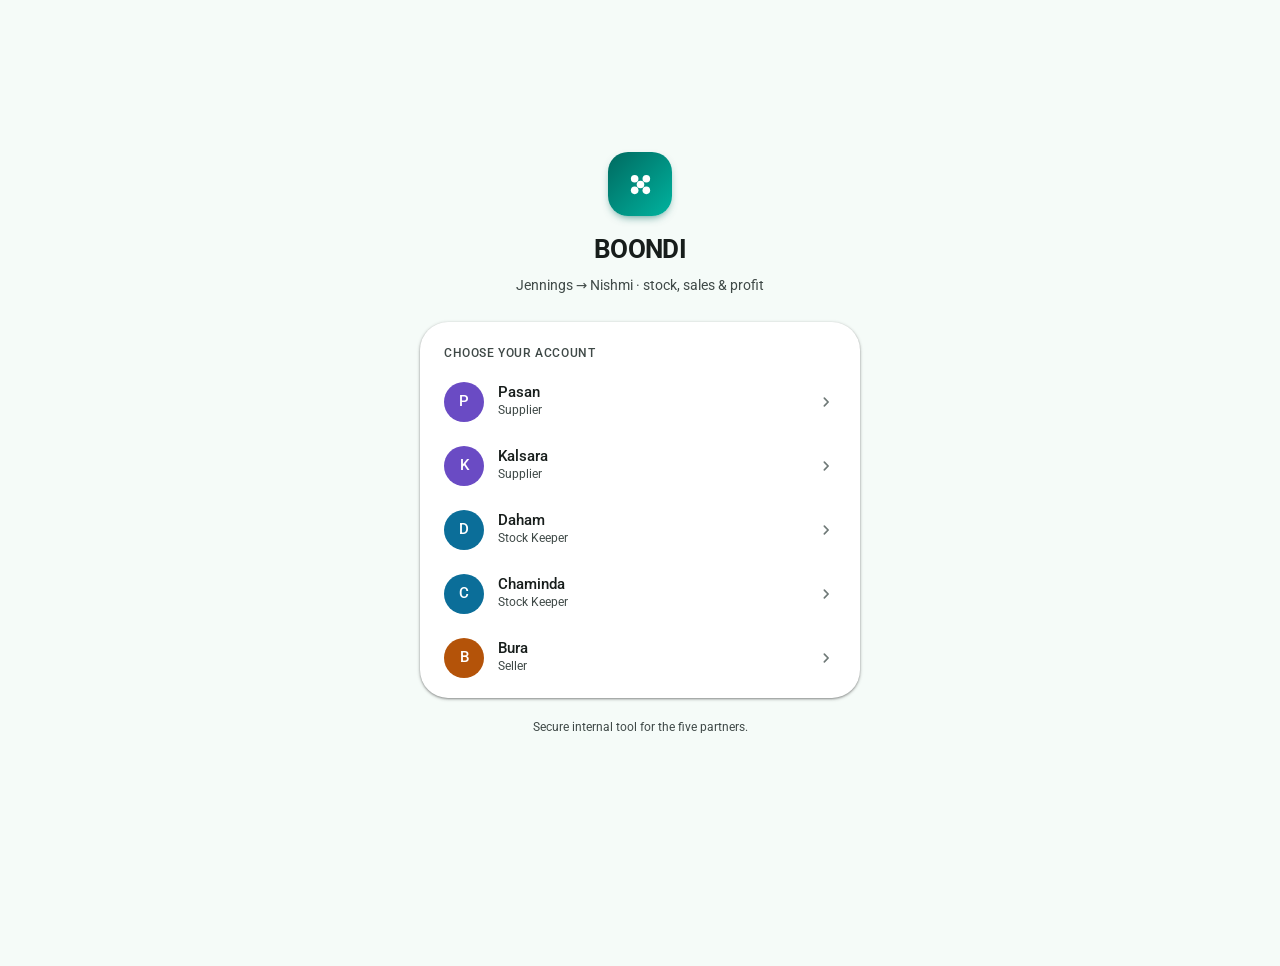
==== index.html @ b9669fe9 "Add files via upload" ====
<!DOCTYPE html>
<html lang="en">
<head>
<meta charset="utf-8"/>
<meta name="viewport" content="width=device-width, initial-scale=1, viewport-fit=cover, maximum-scale=1"/>
<meta name="theme-color" content="#006A60"/>
<meta name="apple-mobile-web-app-capable" content="yes"/>
<meta name="apple-mobile-web-app-status-bar-style" content="default"/>
<meta name="apple-mobile-web-app-title" content="BOONDI"/>
<title>BOONDI — Sign in</title>
<link rel="preconnect" href="https://fonts.googleapis.com">
<link rel="preconnect" href="https://fonts.gstatic.com" crossorigin>
<link href="https://fonts.googleapis.com/css2?family=Roboto:wght@300;400;500;700&display=swap" rel="stylesheet">
<link rel="stylesheet" href="styles.css">
</head>
<body>
<div id="app"></div>
<div id="snackbar" class="snackbar"></div>

<script src="shared.js"></script>
<script>
(function(){
  "use strict";

  /* ---------- auto-login if remembered ---------- */
  function tryAutoLogin(){
    var saved = SweetOps.getRemember();
    if (!saved || !saved.id || !saved.pw) return false;
    var u = SweetOps.users.find(function(x){ return x.id === saved.id; });
    if (!u || u.password !== saved.pw){
      SweetOps.clearRemember();
      return false;
    }
    document.getElementById("app").innerHTML =
      '<div class="auto-login">' +
        '<div class="logo">' + SweetOps.brandLogo(64) + '</div>' +
        '<p>Welcome back, <b>' + u.name + '</b></p>' +
        '<div class="spinner"></div>' +
      '</div>';
    SweetOps.setUser(u);
    setTimeout(function(){ window.location.href = "dashboard.html"; }, 500);
    return true;
  }

  /* ---------- login screen ---------- */
  function renderLogin(){
    var rows = SweetOps.users.map(function(u){
      return '<button class="user-item" data-login="'+u.id+'">' +
        '<span class="avatar '+SweetOps.avClass(u.role)+'">'+u.name[0]+'</span>' +
        '<span style="flex:1"><span class="nm">'+u.name+'</span>' +
          '<span class="rl">'+SweetOps.roleLabel(u.role)+'</span></span>' +
        '<span style="color:var(--outline);display:flex">'+SweetOps.icon("chev",20)+'</span>' +
      '</button>';
    }).join("");

    document.getElementById("app").innerHTML =
      '<div class="login"><div class="login-in">' +
        '<div class="login-brand">' +
          '<div class="logo">' + SweetOps.brandLogo(64) + '</div>' +
          '<h1>BOONDI</h1>' +
          '<p>Jennings → Nishmi · stock, sales &amp; profit</p>' +
        '</div>' +
        '<div class="login-card">' +
          '<div class="cap">Choose your account</div>' +
          rows +
        '</div>' +
        '<p class="login-foot">Secure internal tool for the five partners.</p>' +
      '</div></div>';
  }

  /* ---------- password dialog ---------- */
  function openPasswordDialog(userId){
    var u = SweetOps.users.find(function(x){ return x.id === userId; });
    if (!u) return;

    var saved = SweetOps.getRemember();
    var wasRemembered = saved && saved.id === u.id;

    var scrim = document.createElement("div");
    scrim.className = "scrim";
    scrim.innerHTML =
      '<div class="dialog" role="dialog" aria-modal="true">' +
        '<div class="dic">' + SweetOps.icon("person",22) + '</div>' +
        '<h2>Sign in as ' + u.name + '</h2>' +
        '<p>Enter your password' + (wasRemembered ? ' — you were remembered before' : '') + '.</p>' +
        '<div class="md-field" style="margin-top:14px">' +
          '<input id="pw" type="password" placeholder=" " autocomplete="off" inputmode="text">' +
          '<label>Password</label>' +
        '</div>' +
        '<label class="md-check">' +
          '<input type="checkbox" id="remember" ' + (wasRemembered ? 'checked' : '') + '>' +
          '<span>Remember me on this device</span>' +
        '</label>' +
        '<p id="pw-err" class="small" style="color:var(--error);margin:8px 0 0;min-height:16px"></p>' +
        '<div class="actions">' +
          '<button class="md-btn text" data-pw-cancel>Cancel</button>' +
          '<button class="md-btn filled" data-pw-go="' + u.id + '">Sign in</button>' +
        '</div>' +
      '</div>';
    document.body.appendChild(scrim);

    var input = scrim.querySelector("#pw");
    var rememberBox = scrim.querySelector("#remember");
    var err = scrim.querySelector("#pw-err");

    setTimeout(function(){ input.focus(); }, 100);

    function tryLogin(){
      var pw = input.value;
      if (pw === u.password){
        if (rememberBox.checked) SweetOps.saveRemember(u, pw);
        else SweetOps.clearRemember();
        SweetOps.setUser(u);
        document.body.classList.add("page-leaving");
        setTimeout(function(){ window.location.href = "dashboard.html"; }, 200);
      } else {
        err.textContent = "Wrong password — try again.";
        input.value = "";
        input.focus();
        scrim.querySelector(".dialog").animate(
          [{ transform: "translateX(0)" }, { transform: "translateX(-8px)" },
           { transform: "translateX(8px)" }, { transform: "translateX(0)" }],
          { duration: 220, easing: "ease-in-out" }
        );
      }
    }

    input.addEventListener("keydown", function(ev){
      if (ev.key === "Enter"){ ev.preventDefault(); tryLogin(); }
    });
    scrim.addEventListener("click", function(ev){
      if (ev.target === scrim){ scrim.remove(); return; }
      var b = ev.target.closest ? ev.target.closest("button") : null;
      if (!b) return;
      if (b.hasAttribute("data-pw-cancel")){ scrim.remove(); }
      else if (b.hasAttribute("data-pw-go")){ tryLogin(); }
    });
  }

  /* ---------- click delegation ---------- */
  document.addEventListener("click", function(e){
    var el = e.target;
    while (el && el !== document){
      if (el.matches && el.matches("[data-login]")){
        openPasswordDialog(el.getAttribute("data-login"));
        return;
      }
      el = el.parentNode;
    }
  });

  /* ---------- boot ---------- */
  if (!tryAutoLogin()) renderLogin();
})();
</script>
</body>
</html>
---- styles.css ----
/* ============================================================
   BOONDI — shared Material theme
   ============================================================ */
:root{
  --primary:#006A60; --on-primary:#FFFFFF;
  --primary-container:#74F8E5; --on-primary-container:#00201C;
  --secondary-container:#CCE8E2; --on-secondary-container:#051F1C;
  --tertiary:#4A6267; --tertiary-container:#CDE7EC;
  --surface:#F5FBF8; --surface-1:#EFF5F2; --surface-2:#E9EFEC; --surface-3:#E3E9E6;
  --surface-lowest:#FFFFFF;
  --on-surface:#171D1B; --on-surface-variant:#3F4947;
  --outline:#6F7977; --outline-variant:#BEC9C6;
  --error:#BA1A1A; --error-container:#FFDAD6; --on-error-container:#410002;
  --amber:#8A5100; --amber-container:#FFDEA8; --on-amber-container:#2B1700;
  --green:#1B6E3A; --green-container:#C8F0D4;
  --gold:#C68A1A; --gold-container:#FFE9BD;
  --elev1:0 1px 2px 0 rgba(0,0,0,.30),0 1px 3px 1px rgba(0,0,0,.15);
  --elev2:0 1px 2px 0 rgba(0,0,0,.30),0 2px 6px 2px rgba(0,0,0,.15);
  --elev3:0 1px 3px 0 rgba(0,0,0,.30),0 4px 8px 3px rgba(0,0,0,.15);
  --r-sm:8px; --r-md:12px; --r-lg:16px; --r-xl:28px;
  --ease:cubic-bezier(.2,0,0,1);
  --ease-out:cubic-bezier(.16,1,.3,1);
}
*{box-sizing:border-box; -webkit-tap-highlight-color:transparent}
html,body{margin:0;padding:0}
body{
  background:var(--surface); color:var(--on-surface);
  font-family:'Roboto',system-ui,-apple-system,'Segoe UI',sans-serif;
  font-size:14px; line-height:1.5; -webkit-font-smoothing:antialiased;
  overscroll-behavior-y:none;
  animation:pageEnter .3s var(--ease-out) both;
}
@keyframes pageEnter{
  from{opacity:0; transform:translateY(6px)}
  to{opacity:1; transform:translateY(0)}
}
body.page-leaving{
  animation:pageExit .18s ease-in forwards;
  pointer-events:none;
}
@keyframes pageExit{
  from{opacity:1; transform:translateY(0)}
  to{opacity:0; transform:translateY(-4px)}
}

h1,h2,h3,h4{margin:0;font-weight:400}
h1{font-size:22px;font-weight:500;letter-spacing:-.01em}
h2{font-size:20px;font-weight:500}
h3{font-size:16px;font-weight:500}
button{font:inherit;color:inherit;background:none;border:none;cursor:pointer}
input{font:inherit;color:inherit}
a{color:var(--primary);text-decoration:none}
.muted{color:var(--on-surface-variant)}
.small{font-size:12px}
.mono{font-variant-numeric:tabular-nums}

/* app bar */
.appbar{
  position:sticky; top:0; z-index:50;
  background:var(--surface);
  border-bottom:1px solid var(--outline-variant);
  padding-top:env(safe-area-inset-top);
}
.appbar-in{
  max-width:1080px; margin:0 auto;
  padding:8px 16px;
  display:flex; align-items:center; gap:12px;
  min-height:60px;
}
.logo{
  width:38px; height:38px; border-radius:11px; flex:none;
  display:grid; place-items:center;
  background:linear-gradient(135deg,#006A60,#00B39F);
  color:#fff; font-size:18px;
  box-shadow:0 4px 10px -4px rgba(0,106,96,.8);
}
.brand-txt .n{font-size:16px; font-weight:700; line-height:1.1; letter-spacing:.02em}
.brand-txt .s{font-size:11px; color:var(--on-surface-variant); margin-top:1px}
.spacer{flex:1}
.user-chip{
  display:flex; align-items:center; gap:9px;
  padding:5px 12px 5px 5px; border-radius:22px;
  background:var(--surface-2);
  transition:background .2s var(--ease);
}
.user-chip:hover{background:var(--surface-3)}
.avatar{
  width:30px; height:30px; border-radius:50%; flex:none;
  display:grid; place-items:center;
  font-weight:500; font-size:13px; color:#fff;
  background:var(--primary);
}
.avatar.sup{background:#6A4BC4}
.avatar.stk{background:#0B6E99}
.avatar.sel{background:#B45309}
.user-chip .nm{font-size:13px; font-weight:500; line-height:1.1}
.user-chip .rl{font-size:10.5px; color:var(--on-surface-variant)}
.icon-btn{
  width:40px; height:40px; border-radius:50%;
  display:grid; place-items:center;
  color:var(--on-surface-variant);
  transition:background .18s var(--ease), color .18s var(--ease);
}
.icon-btn:hover{background:rgba(0,106,96,.08); color:var(--primary)}
.icon-btn:active{transform:scale(.92)}

/* tabs — centered on desktop */
.tabs{
  background:var(--surface-lowest);
  border-bottom:1px solid var(--outline-variant);
  position:sticky; top:60px; z-index:49;
  box-shadow:0 1px 2px rgba(0,0,0,.02);
}
.tabs-in{
  max-width:1080px; margin:0 auto;
  padding:0 16px;
  display:flex; justify-content:center;
  gap:4px;
}
.tab{
  position:relative;
  padding:15px 22px 13px;
  font-size:14px; font-weight:500;
  color:var(--on-surface-variant);
  display:flex; align-items:center; gap:8px;
  border-radius:12px 12px 0 0;
  transition:color .2s var(--ease), background .2s var(--ease);
}
.tab:hover{color:var(--on-surface); background:rgba(0,106,96,.04)}
.tab.on{color:var(--primary)}
.tab.on::after{
  content:''; position:absolute;
  left:20px; right:20px; bottom:0; height:3px;
  background:var(--primary);
  border-radius:3px 3px 0 0;
  animation:tabSlide .32s var(--ease-out);
}
@keyframes tabSlide{
  from{transform:scaleX(.4); opacity:0}
  to{transform:scaleX(1); opacity:1}
}
.tab svg{transition:transform .2s var(--ease)}
.tab.on svg{transform:scale(1.05)}
.badge{
  background:var(--error); color:#fff;
  font-size:10px; font-weight:700;
  min-width:17px; height:17px; border-radius:9px;
  display:grid; place-items:center; padding:0 5px;
  animation:badgePop .35s var(--ease-out);
}
@keyframes badgePop{
  from{transform:scale(0)}
  to{transform:scale(1)}
}

/* layout */
main{max-width:1080px; margin:0 auto; padding:20px 16px 90px}
.page-head{margin-bottom:18px}
.page-head p{margin:4px 0 0; font-size:13.5px; color:var(--on-surface-variant)}
.grid{display:grid; gap:14px}
.g4{grid-template-columns:repeat(auto-fit,minmax(160px,1fr))}
.g2{grid-template-columns:repeat(auto-fit,minmax(300px,1fr))}

/* cards */
.card{
  background:var(--surface-lowest);
  border-radius:var(--r-lg);
  box-shadow:var(--elev1);
  overflow:hidden;
  transition:box-shadow .25s var(--ease);
  animation:cardIn .4s var(--ease-out) both;
}
@keyframes cardIn{
  from{opacity:0; transform:translateY(8px)}
  to{opacity:1; transform:translateY(0)}
}
.card-head{
  padding:16px 18px 12px;
  display:flex; align-items:center; justify-content:space-between;
  gap:10px;
}
.card-head h3{font-size:15px; font-weight:500}
.card-body{padding:0 18px 18px}
.card-body.pad{padding:18px}

.stat{padding:16px 18px}
.stat .lab{font-size:11.5px; font-weight:500; letter-spacing:.04em; text-transform:uppercase; color:var(--on-surface-variant)}
.stat .val{font-size:25px; font-weight:500; margin-top:6px; line-height:1.1; letter-spacing:-.02em}
.stat .val small{font-size:12.5px; font-weight:400; color:var(--on-surface-variant); letter-spacing:0}
.stat .sub{font-size:11.5px; color:var(--on-surface-variant); margin-top:5px}
.stat.hero{
  background:linear-gradient(135deg,#006A60,#00897B);
  box-shadow:var(--elev2);
}
.stat.hero .lab,.stat.hero .sub{color:rgba(255,255,255,.78)}
.stat.hero .val{color:#fff}

/* buttons */
.md-btn{
  display:inline-flex; align-items:center; justify-content:center; gap:8px;
  height:40px; padding:0 22px; border-radius:20px;
  font-size:14px; font-weight:500;
  transition:box-shadow .2s var(--ease), background .2s var(--ease),
             transform .12s var(--ease), opacity .2s;
  white-space:nowrap; min-height:40px;
  position:relative; overflow:hidden;
}
.md-btn:active{transform:scale(.97)}
.md-btn.filled{background:var(--primary); color:var(--on-primary)}
.md-btn.filled:hover{box-shadow:var(--elev1); background:#00574F}
.md-btn.tonal{background:var(--secondary-container); color:var(--on-secondary-container)}
.md-btn.tonal:hover{box-shadow:var(--elev1)}
.md-btn.outlined{background:transparent; color:var(--primary); border:1px solid var(--outline)}
.md-btn.outlined:hover{background:rgba(0,106,96,.06)}
.md-btn.text{background:transparent; color:var(--primary); padding:0 12px}
.md-btn.text:hover{background:rgba(0,106,96,.08)}
.md-btn:disabled{opacity:.38; pointer-events:none; box-shadow:none}
.btn-block{width:100%}

/* text fields */
.md-field{position:relative; margin-top:8px}
.md-field input{
  width:100%; height:56px;
  padding:22px 14px 8px;
  border:1px solid var(--outline); border-radius:6px;
  background:transparent;
  font-size:16px; outline:none;
  transition:border-color .18s var(--ease);
  -webkit-appearance:none;
}
.md-field input::placeholder{color:transparent}
.md-field input:focus{border:2px solid var(--primary); padding:21px 13px 7px}
.md-field label{
  position:absolute; left:12px; top:17px;
  font-size:15px; color:var(--on-surface-variant);
  pointer-events:none;
  transition:top .16s var(--ease), font-size .16s var(--ease), color .16s var(--ease);
  background:var(--surface-lowest); padding:0 4px;
}
.md-field input:focus + label,
.md-field input:not(:placeholder-shown) + label{
  top:-7px; font-size:11.5px; color:var(--primary); font-weight:500;
}
.md-field input:not(:focus):not(:placeholder-shown) + label{color:var(--on-surface-variant)}

/* checkbox */
.md-check{
  display:flex; align-items:center; gap:10px;
  padding:10px 0; cursor:pointer;
  font-size:14px; color:var(--on-surface);
  user-select:none;
}
.md-check input{
  width:20px; height:20px;
  accent-color:var(--primary);
  cursor:pointer;
  flex:none;
}

/* calc strip */
.calc{
  background:var(--surface-1);
  border-radius:var(--r-md);
  padding:12px 14px;
  font-size:13px;
  display:grid; gap:5px; line-height:1.55;
  transition:background .25s var(--ease);
}
.calc b{font-weight:500}
.calc.warn{background:var(--amber-container); color:var(--on-amber-container)}
.calc.bad{background:var(--error-container); color:var(--on-error-container)}

/* lists */
.row-item{
  display:flex; align-items:center; gap:13px;
  padding:13px 18px;
  border-bottom:1px solid var(--surface-2);
  transition:background .18s var(--ease);
}
.row-item:last-child{border-bottom:none}
.row-item:hover{background:var(--surface-1)}
.row-item .grow{flex:1; min-width:0}
.row-item .t1{font-size:13.5px; font-weight:500; line-height:1.3; display:block}
.row-item .t2{font-size:11.5px; color:var(--on-surface-variant); margin-top:2px; display:block}
.row-item .amt{font-size:13.5px; font-weight:500; text-align:right; white-space:nowrap}

.chip{
  display:inline-flex; align-items:center; gap:5px;
  padding:4px 10px; border-radius:8px;
  font-size:11.5px; font-weight:500;
  white-space:nowrap;
}
.chip.ok{background:var(--green-container); color:var(--green)}
.chip.wait{background:var(--amber-container); color:var(--on-amber-container)}
.chip.no{background:var(--error-container); color:var(--on-error-container)}
.chip.info{background:var(--tertiary-container); color:var(--tertiary)}

/* alerts */
.alert{
  display:flex; gap:12px;
  padding:14px 16px;
  border-radius:var(--r-md);
  font-size:13.5px;
  align-items:flex-start; line-height:1.45;
  animation:alertIn .35s var(--ease-out) both;
}
@keyframes alertIn{
  from{opacity:0; transform:translateY(-4px)}
  to{opacity:1; transform:translateY(0)}
}
.alert .ic{flex:none; margin-top:1px}
.alert strong{display:block; font-size:13.5px; font-weight:500; margin-bottom:2px}
.alert.warn{background:var(--amber-container); color:var(--on-amber-container)}
.alert.danger{background:var(--error-container); color:var(--on-error-container)}
.alert.good{background:var(--green-container); color:var(--green)}
.alert.info{background:var(--tertiary-container); color:var(--tertiary)}

/* sell fab */
.sell-stage{display:grid; place-items:center; padding:26px 18px 10px}
.sell-fab{
  position:relative;
  width:176px; height:176px; border-radius:50%;
  background:linear-gradient(140deg,#006A60,#00B39F);
  color:#fff;
  display:flex; flex-direction:column; align-items:center; justify-content:center;
  box-shadow:0 8px 20px -6px rgba(0,106,96,.55), 0 2px 6px rgba(0,0,0,.2);
  transition:transform .14s var(--ease), box-shadow .22s var(--ease);
  touch-action:none; user-select:none; -webkit-user-select:none;
}
.sell-fab:active{transform:scale(.96)}
.sell-fab.holding{transform:scale(1.06); box-shadow:0 12px 28px -6px rgba(0,106,96,.7), 0 4px 10px rgba(0,0,0,.25)}
.sell-fab .cnt{font-size:54px; font-weight:500; line-height:1; font-variant-numeric:tabular-nums}
.sell-fab .lbl{font-size:11px; letter-spacing:.1em; text-transform:uppercase; opacity:.85; margin-top:8px}
.sell-ring{
  position:absolute; inset:-11px;
  width:calc(100% + 22px); height:calc(100% + 22px);
  transform:rotate(-90deg); pointer-events:none;
  opacity:0; transition:opacity .15s var(--ease);
}
.sell-ring circle{
  fill:none; stroke:#00B39F; stroke-width:5; stroke-linecap:round;
  stroke-dasharray:295; stroke-dashoffset:295;
}
.sell-fab.holding .sell-ring{opacity:1}
.sell-fab.holding .sell-ring circle{animation:ringfill .7s linear forwards}
@keyframes ringfill{to{stroke-dashoffset:0}}

/* chart */
.chart{display:flex; align-items:flex-end; gap:7px; height:130px; padding-top:6px}
.bcol{flex:1; display:flex; flex-direction:column; align-items:center; gap:6px; height:100%; justify-content:flex-end}
.bar{
  width:100%; max-width:36px;
  border-radius:6px 6px 2px 2px;
  background:linear-gradient(180deg,#00B39F,#006A60);
  min-height:4px;
  transition:height .5s var(--ease-out), filter .2s var(--ease);
}
.bcol:hover .bar{filter:brightness(1.1)}
.bl{font-size:10.5px; color:var(--on-surface-variant); font-weight:500}
.bv{font-size:11px; font-weight:500; color:var(--primary)}

/* activity feed */
.feed-item{
  display:flex; gap:13px; padding:14px 18px;
  border-bottom:1px solid var(--surface-2);
  animation:feedIn .3s var(--ease-out) both;
}
@keyframes feedIn{
  from{opacity:0; transform:translateX(-6px)}
  to{opacity:1; transform:translateX(0)}
}
.feed-item:last-child{border-bottom:none}
.feed-item.mine{background:linear-gradient(90deg,rgba(0,106,96,.055),transparent 65%)}
.feed-ic{
  width:34px; height:34px; border-radius:50%;
  display:grid; place-items:center; flex:none;
  background:var(--surface-2); color:var(--primary);
}
.feed-txt{flex:1; min-width:0; font-size:13.5px; line-height:1.45}
.feed-time{font-size:11px; color:var(--on-surface-variant); margin-top:3px}
.you-tag{
  background:var(--primary); color:#fff;
  font-size:10px; font-weight:500;
  padding:1px 7px; border-radius:6px;
  margin-left:6px;
}

.filter-row{display:flex; gap:8px; margin-bottom:14px; flex-wrap:wrap}
.fchip{
  padding:8px 16px; border-radius:20px;
  font-size:13px; font-weight:500;
  border:1px solid var(--outline-variant);
  color:var(--on-surface-variant);
  transition:background .18s var(--ease), color .18s var(--ease), border-color .18s var(--ease);
}
.fchip:hover{background:var(--surface-1)}
.fchip.on{background:var(--secondary-container); color:var(--on-secondary-container); border-color:transparent}

/* modal */
.scrim{
  position:fixed; inset:0;
  background:rgba(0,0,0,.34);
  z-index:200;
  display:grid; place-items:center;
  padding:20px;
  animation:fade .18s ease;
  backdrop-filter:blur(2px); -webkit-backdrop-filter:blur(2px);
}
@keyframes fade{from{opacity:0}}
.dialog{
  background:var(--surface-3);
  border-radius:var(--r-xl);
  padding:24px;
  width:100%; max-width:400px;
  box-shadow:var(--elev3);
  animation:pop .24s var(--ease-out);
}
@keyframes pop{
  from{opacity:0; transform:scale(.92) translateY(10px)}
  to{opacity:1; transform:scale(1) translateY(0)}
}
.dialog .dic{
  width:44px; height:44px; border-radius:50%;
  display:grid; place-items:center;
  margin-bottom:14px;
  background:var(--secondary-container); color:var(--on-secondary-container);
}
.dialog .dic.warn{background:var(--amber-container); color:var(--on-amber-container)}
.dialog h2{font-size:21px; font-weight:400; margin-bottom:10px}
.dialog p{font-size:14px; color:var(--on-surface-variant); line-height:1.55; margin:0 0 8px}
.dialog .detail{
  background:var(--surface-lowest);
  border-radius:var(--r-md);
  padding:13px 15px;
  margin:14px 0;
  font-size:13.5px; line-height:1.6;
}
.dialog .detail .k{color:var(--on-surface-variant); font-size:12px}
.dialog .actions{
  display:flex; justify-content:flex-end; gap:8px;
  margin-top:18px; flex-wrap:wrap;
}
@media(max-width:420px){
  .dialog .actions{flex-direction:column-reverse}
  .dialog .actions .md-btn{width:100%}
}

/* snackbar */
.snackbar{
  position:fixed;
  left:50%; bottom:calc(24px + env(safe-area-inset-bottom));
  transform:translate(-50%,90px);
  background:#322F35; color:#F5EFF7;
  padding:14px 20px; border-radius:6px;
  font-size:13.5px;
  box-shadow:var(--elev3);
  opacity:0; pointer-events:none;
  transition:transform .3s var(--ease-out), opacity .3s;
  z-index:300;
  max-width:calc(100vw - 32px); text-align:center;
}
.snackbar.show{opacity:1; transform:translate(-50%,0)}

/* loading */
.loading{
  min-height:60vh;
  display:grid; place-items:center;
  gap:14px;
  padding:40px;
}
.spinner{
  width:36px; height:36px;
  border:3px solid var(--surface-3);
  border-top-color:var(--primary);
  border-radius:50%;
  animation:spin .8s linear infinite;
}
@keyframes spin{to{transform:rotate(360deg)}}

/* login */
.login{
  min-height:100vh;
  display:grid; place-items:center;
  padding:24px 16px calc(24px + env(safe-area-inset-bottom));
}
.login-in{width:100%; max-width:440px}
.login-brand{
  display:flex; flex-direction:column; align-items:center;
  text-align:center; margin-bottom:26px;
  animation:brandIn .45s var(--ease-out);
}
@keyframes brandIn{
  from{opacity:0; transform:translateY(-8px)}
  to{opacity:1; transform:translateY(0)}
}
.login-brand .logo{
  width:64px; height:64px; border-radius:20px; font-size:30px;
  margin-bottom:14px;
}
.login-brand h1{font-size:26px; font-weight:700; letter-spacing:-.02em}
.login-brand p{font-size:13.5px; color:var(--on-surface-variant); margin:6px 0 0}
.login-card{
  background:var(--surface-lowest);
  border-radius:var(--r-xl);
  padding:8px;
  box-shadow:var(--elev1);
  animation:cardIn .5s .1s var(--ease-out) both;
}
.login-card .cap{
  font-size:12px; font-weight:500;
  color:var(--on-surface-variant);
  padding:14px 16px 8px;
  letter-spacing:.05em;
  text-transform:uppercase;
}
.user-item{
  display:flex; align-items:center; gap:14px;
  width:100%; padding:12px 16px;
  border-radius:16px;
  transition:background .18s var(--ease);
  text-align:left;
}
.user-item:hover{background:var(--surface-1)}
.user-item .avatar{width:40px; height:40px; font-size:15px}
.user-item .nm{font-size:14.5px; font-weight:500; line-height:1.2; display:block}
.user-item .rl{font-size:12px; color:var(--on-surface-variant); display:block}
.login-foot{
  text-align:center; font-size:12px;
  color:var(--on-surface-variant);
  margin-top:20px;
}

/* empty state */
.empty{
  padding:36px 18px; text-align:center;
  color:var(--on-surface-variant);
  font-size:13.5px;
}
.empty .big{font-size:30px; display:block; margin-bottom:8px; opacity:.4}

/* auto-login splash */
.auto-login{
  min-height:100vh;
  display:flex; flex-direction:column;
  align-items:center; justify-content:center;
  gap:20px; padding:40px;
  text-align:center;
  animation:pageEnter .4s var(--ease-out);
}
.auto-login .logo{
  width:64px; height:64px; border-radius:20px; font-size:30px;
}
.auto-login p{color:var(--on-surface-variant); margin:0}

/* ================ MOBILE (iPhone-first) ================ */
@media (max-width:640px){
  .appbar-in{padding:6px 14px; min-height:56px; gap:10px}
  .appbar-in .logo{width:34px; height:34px; font-size:16px; border-radius:10px}
  .brand-txt .s{display:none}
  .brand-txt .n{font-size:15px}
  .user-chip{padding:4px; gap:0}
  .user-chip .nm,.user-chip .rl{display:none}
  .user-chip .avatar{width:36px; height:36px; font-size:14px}
  .icon-btn{width:38px; height:38px}

  /* bottom nav */
  .tabs{
    position:fixed;
    bottom:0; left:0; right:0;
    top:auto;
    border-top:1px solid var(--outline-variant);
    border-bottom:none;
    background:var(--surface-lowest);
    padding-bottom:env(safe-area-inset-bottom);
    z-index:100;
    box-shadow:0 -4px 16px -8px rgba(0,0,0,.12);
    border-radius:0;
  }
  .tabs-in{
    padding:6px 8px;
    justify-content:space-around;
    gap:0;
  }
  .tab{
    flex:1;
    flex-direction:column;
    padding:8px 6px 6px;
    font-size:10.5px;
    gap:3px;
    border-radius:14px;
    min-width:0;
    margin:0 2px;
    transition:background .25s var(--ease), color .25s var(--ease);
  }
  .tab svg{width:22px; height:22px; transition:transform .25s var(--ease)}
  .tab.on{background:var(--secondary-container)}
  .tab.on svg{transform:scale(1.08)}
  .tab.on::after{display:none}
  .tab span:not(.badge){font-weight:500}
  .badge{
    position:absolute;
    top:4px; right:calc(50% - 18px);
    min-width:15px; height:15px; font-size:9.5px;
    padding:0 4px;
  }

  main{padding:14px 12px calc(96px + env(safe-area-inset-bottom))}
  .page-head h1{font-size:19px}
  .page-head p{font-size:12.5px}
  .card{border-radius:14px}
  .card-head{padding:13px 14px 10px}
  .card-head h3{font-size:14px}
  .card-body{padding:0 14px 14px}
  .card-body.pad{padding:14px}
  .stat{padding:13px 14px}
  .stat .val{font-size:22px}
  .stat .val small{font-size:11.5px}
  .stat .lab{font-size:10.5px}
  .stat .sub{font-size:11px}
  .row-item{padding:12px 14px; gap:11px}
  .row-item .t1{font-size:13px}
  .row-item .t2{font-size:11px}
  .row-item .amt{font-size:13px}
  .feed-item{padding:12px 14px; gap:11px}
  .feed-ic{width:30px; height:30px}
  .feed-ic svg{width:15px; height:15px}
  .feed-txt{font-size:13px}
  .grid{gap:12px}
  .g4{grid-template-columns:repeat(2,1fr); gap:10px}
  .g2{grid-template-columns:1fr; gap:12px}
  .md-field input{height:54px; font-size:16px}
  .md-btn{height:46px; font-size:14.5px; border-radius:23px}
  .md-btn.text{height:40px}
  .btn-block{min-height:48px; font-size:15px}
  .sell-fab{width:158px; height:158px}
  .sell-fab .cnt{font-size:48px}
  .sell-stage{padding:22px 14px 8px}
  .chart{height:110px; gap:5px}
  .bcol{gap:4px}
  .bar{max-width:26px}
  .bl{font-size:9.5px}
  .bv{font-size:10px}
  .alert{padding:12px 14px; font-size:13px; border-radius:10px}
  .alert strong{font-size:13px}
  .calc{padding:11px 12px; font-size:12.5px; border-radius:10px}
  .md-btn svg{width:17px; height:17px}
  .dialog{padding:22px; border-radius:24px; max-width:calc(100vw - 32px)}
  .dialog h2{font-size:19px}
  .dialog p{font-size:13.5px}
  .dialog .detail{padding:12px 13px; font-size:13px}
  .icon-btn svg{width:19px; height:19px}
  .snackbar{bottom:calc(96px + env(safe-area-inset-bottom))}
}
@media(max-width:380px){
  .g4{grid-template-columns:1fr}
  .sell-fab{width:140px; height:140px}
  .sell-fab .cnt{font-size:42px}
}
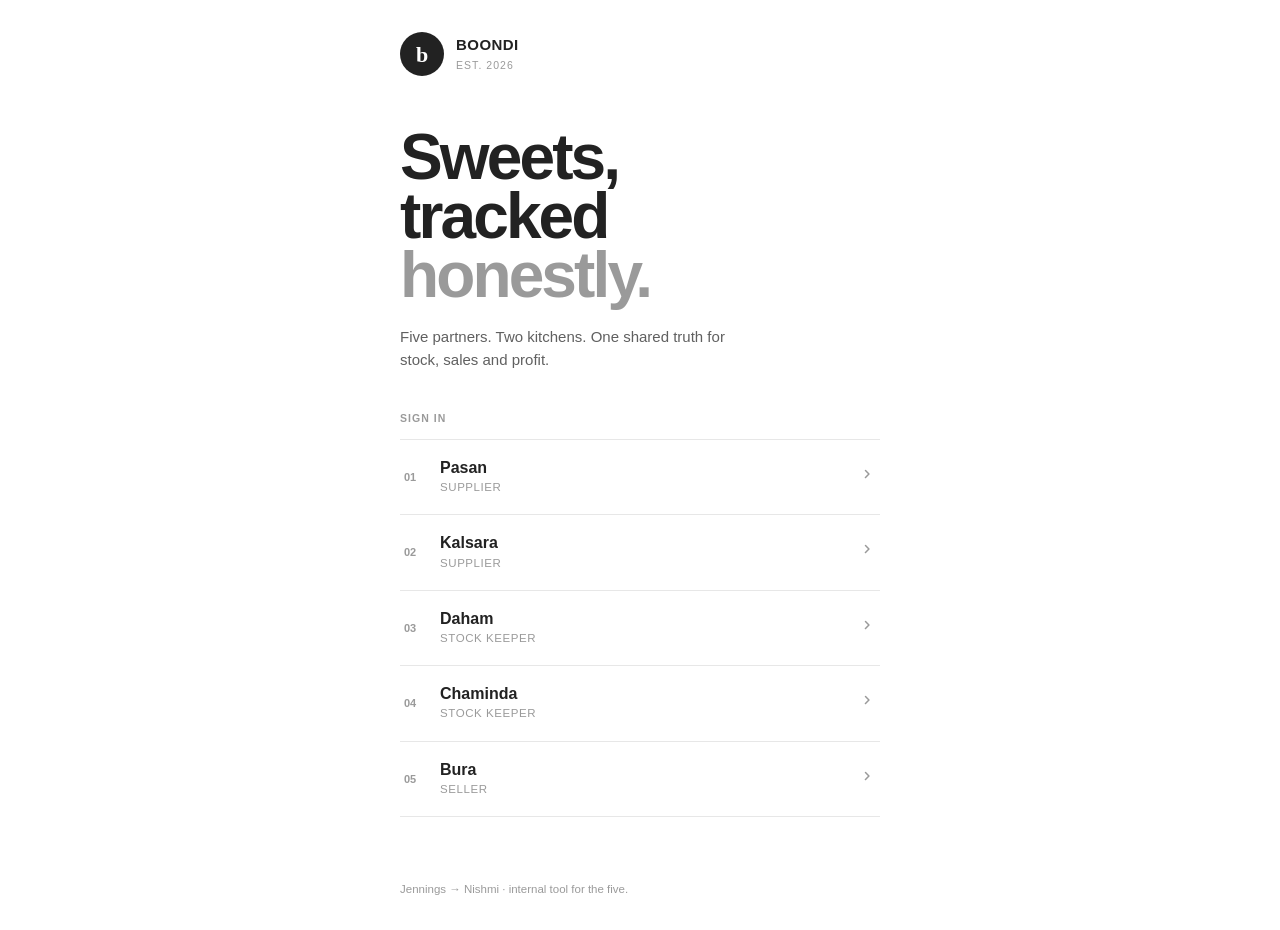
==== commit e76512c4: "Add files via upload" ====
--- a/index.html
+++ b/index.html
@@ -2,155 +2,139 @@
 <html lang="en">
 <head>
 <meta charset="utf-8"/>
-<meta name="viewport" content="width=device-width, initial-scale=1, viewport-fit=cover, maximum-scale=1"/>
-<meta name="theme-color" content="#006A60"/>
+<meta name="viewport" content="width=device-width, initial-scale=1, viewport-fit=cover"/>
+<meta name="theme-color" content="#FFFFFF"/>
 <meta name="apple-mobile-web-app-capable" content="yes"/>
-<meta name="apple-mobile-web-app-status-bar-style" content="default"/>
 <meta name="apple-mobile-web-app-title" content="BOONDI"/>
-<title>BOONDI — Sign in</title>
-<link rel="preconnect" href="https://fonts.googleapis.com">
-<link rel="preconnect" href="https://fonts.gstatic.com" crossorigin>
-<link href="https://fonts.googleapis.com/css2?family=Roboto:wght@300;400;500;700&display=swap" rel="stylesheet">
+<title>BOONDI</title>
 <link rel="stylesheet" href="styles.css">
+<style>
+  html,body{margin:0;padding:0;background:#fff;color:#222;font-family:-apple-system,BlinkMacSystemFont,"Segoe UI",Roboto,sans-serif}
+  .boot{min-height:100vh;display:grid;place-items:center;text-align:center;padding:40px}
+  .boot .mk{width:56px;height:56px;border-radius:50%;background:#222;color:#fff;display:grid;place-items:center;font-size:26px;font-weight:800;font-family:Georgia,serif;margin:0 auto 14px}
+  .boot .sp{width:24px;height:24px;border:2px solid #e5e5e5;border-top-color:#222;border-radius:50%;animation:spin .8s linear infinite;margin:20px auto 0}
+  @keyframes spin{to{transform:rotate(360deg)}}
+</style>
 </head>
 <body>
-<div id="app"></div>
-<div id="snackbar" class="snackbar"></div>
+<div id="app"><div class="boot"><div><div class="mk">b</div><div class="sp"></div></div></div></div>
+<div id="toast" class="toast"></div>
 
 <script src="shared.js"></script>
 <script>
 (function(){
   "use strict";
 
-  /* ---------- auto-login if remembered ---------- */
   function tryAutoLogin(){
     var saved = SweetOps.getRemember();
     if (!saved || !saved.id || !saved.pw) return false;
-    var u = SweetOps.users.find(function(x){ return x.id === saved.id; });
-    if (!u || u.password !== saved.pw){
-      SweetOps.clearRemember();
-      return false;
-    }
-    document.getElementById("app").innerHTML =
-      '<div class="auto-login">' +
-        '<div class="logo">' + SweetOps.brandLogo(64) + '</div>' +
-        '<p>Welcome back, <b>' + u.name + '</b></p>' +
-        '<div class="spinner"></div>' +
-      '</div>';
+    var u = SweetOps.users.find(function(x){ return x.id===saved.id; });
+    if (!u || u.password!==saved.pw){ SweetOps.clearRemember(); return false; }
     SweetOps.setUser(u);
-    setTimeout(function(){ window.location.href = "dashboard.html"; }, 500);
+    document.body.classList.add("leaving");
+    setTimeout(function(){ window.location.href = SweetOps.roleHome(u) + ".html"; }, 200);
     return true;
   }
 
-  /* ---------- login screen ---------- */
-  function renderLogin(){
-    var rows = SweetOps.users.map(function(u){
-      return '<button class="user-item" data-login="'+u.id+'">' +
-        '<span class="avatar '+SweetOps.avClass(u.role)+'">'+u.name[0]+'</span>' +
-        '<span style="flex:1"><span class="nm">'+u.name+'</span>' +
-          '<span class="rl">'+SweetOps.roleLabel(u.role)+'</span></span>' +
-        '<span style="color:var(--outline);display:flex">'+SweetOps.icon("chev",20)+'</span>' +
+  function renderLanding(){
+    var users = SweetOps.users;
+    var rows = users.map(function(u,i){
+      return '<button class="land-user" data-login="'+u.id+'">' +
+        '<span class="numb">0'+(i+1)+'</span>' +
+        '<span style="flex:1">' +
+          '<span class="n">'+u.name+'</span>' +
+          '<span class="r">'+SweetOps.roleLabel(u.role)+'</span>' +
+        '</span>' +
+        '<span class="chev">'+SweetOps.icon("chev",18)+'</span>' +
       '</button>';
     }).join("");
 
     document.getElementById("app").innerHTML =
-      '<div class="login"><div class="login-in">' +
-        '<div class="login-brand">' +
-          '<div class="logo">' + SweetOps.brandLogo(64) + '</div>' +
-          '<h1>BOONDI</h1>' +
-          '<p>Jennings → Nishmi · stock, sales &amp; profit</p>' +
+      '<div class="land"><div class="land-in">' +
+        '<div class="land-mark">' +
+          '<div class="mk">b</div>' +
+          '<div><div class="nm">BOONDI</div><div class="es">Est. 2026</div></div>' +
         '</div>' +
-        '<div class="login-card">' +
-          '<div class="cap">Choose your account</div>' +
-          rows +
-        '</div>' +
-        '<p class="login-foot">Secure internal tool for the five partners.</p>' +
+        '<h1 class="land-title">Sweets,<br>tracked<br><em>honestly.</em></h1>' +
+        '<p class="land-tag">Five partners. Two kitchens. One shared truth for stock, sales and profit.</p>' +
+        '<div class="land-sub">Sign in</div>' +
+        '<div class="land-list">'+rows+'</div>' +
+        '<p class="land-foot">Jennings → Nishmi · internal tool for the five.</p>' +
       '</div></div>';
   }
 
-  /* ---------- password dialog ---------- */
-  function openPasswordDialog(userId){
-    var u = SweetOps.users.find(function(x){ return x.id === userId; });
+  function openPassword(userId){
+    var u = SweetOps.users.find(function(x){ return x.id===userId; });
     if (!u) return;
-
     var saved = SweetOps.getRemember();
-    var wasRemembered = saved && saved.id === u.id;
+    var remembered = saved && saved.id===u.id;
 
     var scrim = document.createElement("div");
     scrim.className = "scrim";
     scrim.innerHTML =
-      '<div class="dialog" role="dialog" aria-modal="true">' +
-        '<div class="dic">' + SweetOps.icon("person",22) + '</div>' +
-        '<h2>Sign in as ' + u.name + '</h2>' +
-        '<p>Enter your password' + (wasRemembered ? ' — you were remembered before' : '') + '.</p>' +
-        '<div class="md-field" style="margin-top:14px">' +
+      '<div class="sheet" role="dialog" aria-modal="true">' +
+        '<div class="ic-badge">'+SweetOps.icon("person",22)+'</div>' +
+        '<h2>'+u.name+'</h2>' +
+        '<p>'+SweetOps.roleLabel(u.role)+'</p>' +
+        '<div class="field" style="margin-top:18px">' +
           '<input id="pw" type="password" placeholder=" " autocomplete="off" inputmode="text">' +
           '<label>Password</label>' +
         '</div>' +
-        '<label class="md-check">' +
-          '<input type="checkbox" id="remember" ' + (wasRemembered ? 'checked' : '') + '>' +
-          '<span>Remember me on this device</span>' +
+        '<label class="check">' +
+          '<input type="checkbox" id="remember" '+(remembered?'checked':'')+'>' +
+          '<span>Remember this device</span>' +
         '</label>' +
-        '<p id="pw-err" class="small" style="color:var(--error);margin:8px 0 0;min-height:16px"></p>' +
+        '<p id="err" style="color:var(--ink);font-size:12.5px;margin:6px 0 0;min-height:16px"></p>' +
         '<div class="actions">' +
-          '<button class="md-btn text" data-pw-cancel>Cancel</button>' +
-          '<button class="md-btn filled" data-pw-go="' + u.id + '">Sign in</button>' +
+          '<button class="btn btn-ghost" data-cancel>Cancel</button>' +
+          '<button class="btn btn-solid" data-go>Sign in</button>' +
         '</div>' +
       '</div>';
     document.body.appendChild(scrim);
 
     var input = scrim.querySelector("#pw");
-    var rememberBox = scrim.querySelector("#remember");
-    var err = scrim.querySelector("#pw-err");
-
-    setTimeout(function(){ input.focus(); }, 100);
+    var remember = scrim.querySelector("#remember");
+    var err = scrim.querySelector("#err");
+    setTimeout(function(){ input.focus(); }, 80);
 
     function tryLogin(){
-      var pw = input.value;
-      if (pw === u.password){
-        if (rememberBox.checked) SweetOps.saveRemember(u, pw);
+      if (input.value === u.password){
+        if (remember.checked) SweetOps.saveRemember(u, input.value);
         else SweetOps.clearRemember();
         SweetOps.setUser(u);
-        document.body.classList.add("page-leaving");
-        setTimeout(function(){ window.location.href = "dashboard.html"; }, 200);
+        document.body.classList.add("leaving");
+        setTimeout(function(){ window.location.href = SweetOps.roleHome(u) + ".html"; }, 180);
       } else {
-        err.textContent = "Wrong password — try again.";
-        input.value = "";
-        input.focus();
-        scrim.querySelector(".dialog").animate(
-          [{ transform: "translateX(0)" }, { transform: "translateX(-8px)" },
-           { transform: "translateX(8px)" }, { transform: "translateX(0)" }],
-          { duration: 220, easing: "ease-in-out" }
-        );
+        err.textContent = "Incorrect password.";
+        input.value = ""; input.focus();
+        var sheet = scrim.querySelector(".sheet");
+        if (sheet.animate){
+          sheet.animate(
+            [{transform:"translateX(0)"},{transform:"translateX(-6px)"},{transform:"translateX(6px)"},{transform:"translateX(0)"}],
+            {duration:200, easing:"ease-out"}
+          );
+        }
       }
     }
-
-    input.addEventListener("keydown", function(ev){
-      if (ev.key === "Enter"){ ev.preventDefault(); tryLogin(); }
-    });
+    input.addEventListener("keydown", function(ev){ if (ev.key==="Enter"){ ev.preventDefault(); tryLogin(); } });
     scrim.addEventListener("click", function(ev){
-      if (ev.target === scrim){ scrim.remove(); return; }
+      if (ev.target===scrim) return scrim.remove();
       var b = ev.target.closest ? ev.target.closest("button") : null;
       if (!b) return;
-      if (b.hasAttribute("data-pw-cancel")){ scrim.remove(); }
-      else if (b.hasAttribute("data-pw-go")){ tryLogin(); }
+      if (b.hasAttribute("data-cancel")) scrim.remove();
+      else if (b.hasAttribute("data-go")) tryLogin();
     });
   }
 
-  /* ---------- click delegation ---------- */
   document.addEventListener("click", function(e){
     var el = e.target;
     while (el && el !== document){
-      if (el.matches && el.matches("[data-login]")){
-        openPasswordDialog(el.getAttribute("data-login"));
-        return;
-      }
+      if (el.matches && el.matches("[data-login]")) return openPassword(el.getAttribute("data-login"));
       el = el.parentNode;
     }
   });
 
-  /* ---------- boot ---------- */
-  if (!tryAutoLogin()) renderLogin();
+  if (!tryAutoLogin()) renderLanding();
 })();
 </script>
 </body>
--- a/styles.css
+++ b/styles.css
@@ -1,658 +1,870 @@
 /* ============================================================
-   BOONDI — shared Material theme
+   BOONDI — monochrome (white + #222) with liquid glass
    ============================================================ */
 :root{
-  --primary:#006A60; --on-primary:#FFFFFF;
-  --primary-container:#74F8E5; --on-primary-container:#00201C;
-  --secondary-container:#CCE8E2; --on-secondary-container:#051F1C;
-  --tertiary:#4A6267; --tertiary-container:#CDE7EC;
-  --surface:#F5FBF8; --surface-1:#EFF5F2; --surface-2:#E9EFEC; --surface-3:#E3E9E6;
-  --surface-lowest:#FFFFFF;
-  --on-surface:#171D1B; --on-surface-variant:#3F4947;
-  --outline:#6F7977; --outline-variant:#BEC9C6;
-  --error:#BA1A1A; --error-container:#FFDAD6; --on-error-container:#410002;
-  --amber:#8A5100; --amber-container:#FFDEA8; --on-amber-container:#2B1700;
-  --green:#1B6E3A; --green-container:#C8F0D4;
-  --gold:#C68A1A; --gold-container:#FFE9BD;
-  --elev1:0 1px 2px 0 rgba(0,0,0,.30),0 1px 3px 1px rgba(0,0,0,.15);
-  --elev2:0 1px 2px 0 rgba(0,0,0,.30),0 2px 6px 2px rgba(0,0,0,.15);
-  --elev3:0 1px 3px 0 rgba(0,0,0,.30),0 4px 8px 3px rgba(0,0,0,.15);
-  --r-sm:8px; --r-md:12px; --r-lg:16px; --r-xl:28px;
+  --ink:#222222;
+  --ink-2:rgba(34,34,34,.72);
+  --ink-3:rgba(34,34,34,.46);
+  --ink-4:rgba(34,34,34,.14);
+  --paper:#FFFFFF;
+  --paper-1:#FAFAFA;
+  --paper-2:#F4F4F4;
+  --line:#E7E7E7;
+  --line-2:#D6D6D6;
+  --r-sm:8px; --r-md:12px; --r-lg:16px; --r-xl:24px;
   --ease:cubic-bezier(.2,0,0,1);
   --ease-out:cubic-bezier(.16,1,.3,1);
 }
 *{box-sizing:border-box; -webkit-tap-highlight-color:transparent}
 html,body{margin:0;padding:0}
 body{
-  background:var(--surface); color:var(--on-surface);
-  font-family:'Roboto',system-ui,-apple-system,'Segoe UI',sans-serif;
-  font-size:14px; line-height:1.5; -webkit-font-smoothing:antialiased;
+  background:var(--paper); color:var(--ink);
+  font-family:-apple-system,BlinkMacSystemFont,"Segoe UI",Roboto,"Helvetica Neue",Arial,sans-serif;
+  font-size:15px; line-height:1.5;
+  -webkit-font-smoothing:antialiased; -moz-osx-font-smoothing:grayscale;
   overscroll-behavior-y:none;
-  animation:pageEnter .3s var(--ease-out) both;
-}
-@keyframes pageEnter{
-  from{opacity:0; transform:translateY(6px)}
-  to{opacity:1; transform:translateY(0)}
-}
-body.page-leaving{
-  animation:pageExit .18s ease-in forwards;
-  pointer-events:none;
-}
-@keyframes pageExit{
-  from{opacity:1; transform:translateY(0)}
-  to{opacity:0; transform:translateY(-4px)}
-}
-
-h1,h2,h3,h4{margin:0;font-weight:400}
-h1{font-size:22px;font-weight:500;letter-spacing:-.01em}
-h2{font-size:20px;font-weight:500}
-h3{font-size:16px;font-weight:500}
-button{font:inherit;color:inherit;background:none;border:none;cursor:pointer}
-input{font:inherit;color:inherit}
-a{color:var(--primary);text-decoration:none}
-.muted{color:var(--on-surface-variant)}
-.small{font-size:12px}
-.mono{font-variant-numeric:tabular-nums}
-
-/* app bar */
+  animation:pageIn .22s var(--ease-out) both;
+}
+@keyframes pageIn{from{opacity:0}to{opacity:1}}
+body.leaving{animation:pageOut .15s ease-in forwards;pointer-events:none}
+@keyframes pageOut{to{opacity:0}}
+
+h1,h2,h3,h4{margin:0;font-weight:500;letter-spacing:-.015em;line-height:1.2}
+h1{font-size:24px}
+h2{font-size:20px}
+h3{font-size:16px}
+p{margin:0}
+button{font:inherit;color:inherit;background:none;border:none;cursor:pointer;padding:0}
+input,select{font:inherit;color:inherit}
+a{color:var(--ink);text-decoration:none}
+
+/* ============================================================
+   APPBAR — liquid glass, contains desktop nav pill
+   ============================================================ */
 .appbar{
   position:sticky; top:0; z-index:50;
-  background:var(--surface);
-  border-bottom:1px solid var(--outline-variant);
+  background:rgba(255,255,255,0.68);
+  -webkit-backdrop-filter:saturate(180%) blur(22px);
+  backdrop-filter:saturate(180%) blur(22px);
+  border-bottom:1px solid rgba(34,34,34,.06);
   padding-top:env(safe-area-inset-top);
 }
 .appbar-in{
-  max-width:1080px; margin:0 auto;
-  padding:8px 16px;
+  max-width:1100px; margin:0 auto;
+  padding:9px 20px;
   display:flex; align-items:center; gap:12px;
-  min-height:60px;
-}
-.logo{
-  width:38px; height:38px; border-radius:11px; flex:none;
+  min-height:54px;
+}
+.brand{display:flex; align-items:center; gap:10px; min-width:0; flex:none}
+.mark{
+  width:28px; height:28px;
+  border-radius:50%;
+  background:var(--ink); color:#fff;
   display:grid; place-items:center;
-  background:linear-gradient(135deg,#006A60,#00B39F);
-  color:#fff; font-size:18px;
-  box-shadow:0 4px 10px -4px rgba(0,106,96,.8);
-}
-.brand-txt .n{font-size:16px; font-weight:700; line-height:1.1; letter-spacing:.02em}
-.brand-txt .s{font-size:11px; color:var(--on-surface-variant); margin-top:1px}
-.spacer{flex:1}
-.user-chip{
-  display:flex; align-items:center; gap:9px;
-  padding:5px 12px 5px 5px; border-radius:22px;
-  background:var(--surface-2);
-  transition:background .2s var(--ease);
-}
-.user-chip:hover{background:var(--surface-3)}
-.avatar{
-  width:30px; height:30px; border-radius:50%; flex:none;
+  font-size:14px; font-weight:800;
+  font-family:Georgia,"Times New Roman",serif;
+  flex:none;
+  box-shadow:0 2px 6px -1px rgba(34,34,34,.18);
+}
+.brand-name{
+  font-size:13.5px; font-weight:700;
+  letter-spacing:.04em;
+  line-height:1.1;
+}
+.brand-sub{
+  font-size:10px; color:var(--ink-3);
+  letter-spacing:.08em; text-transform:uppercase;
+  margin-top:1px;
+}
+
+/* actions wrapper (right side) */
+.appbar-actions{
+  margin-left:auto;
+  display:flex;
+  align-items:center;
+  gap:6px;
+}
+
+/* desktop nav pill — hidden by default, shown on desktop */
+.appbar-nav{display:none}
+
+.who{
+  display:flex; align-items:center; gap:8px;
+  padding:3px 10px 3px 3px;
+  border:1px solid rgba(34,34,34,.08);
+  border-radius:20px;
+  background:rgba(255,255,255,0.55);
+  -webkit-backdrop-filter:blur(10px);
+  backdrop-filter:blur(10px);
+}
+.who-txt{text-align:right; line-height:1.15}
+.who-name{font-size:12px; font-weight:600}
+.who-role{font-size:9.5px; color:var(--ink-3); text-transform:uppercase; letter-spacing:.05em; margin-top:1px}
+.ava{
+  width:26px; height:26px;
+  border-radius:50%;
   display:grid; place-items:center;
-  font-weight:500; font-size:13px; color:#fff;
-  background:var(--primary);
-}
-.avatar.sup{background:#6A4BC4}
-.avatar.stk{background:#0B6E99}
-.avatar.sel{background:#B45309}
-.user-chip .nm{font-size:13px; font-weight:500; line-height:1.1}
-.user-chip .rl{font-size:10.5px; color:var(--on-surface-variant)}
-.icon-btn{
-  width:40px; height:40px; border-radius:50%;
+  font-size:11.5px; font-weight:700;
+  background:var(--ink); color:#fff;
+  flex:none;
+}
+.iconbtn{
+  width:34px; height:34px;
+  border-radius:50%;
   display:grid; place-items:center;
-  color:var(--on-surface-variant);
-  transition:background .18s var(--ease), color .18s var(--ease);
-}
-.icon-btn:hover{background:rgba(0,106,96,.08); color:var(--primary)}
-.icon-btn:active{transform:scale(.92)}
-
-/* tabs — centered on desktop */
-.tabs{
-  background:var(--surface-lowest);
-  border-bottom:1px solid var(--outline-variant);
-  position:sticky; top:60px; z-index:49;
-  box-shadow:0 1px 2px rgba(0,0,0,.02);
-}
-.tabs-in{
-  max-width:1080px; margin:0 auto;
-  padding:0 16px;
-  display:flex; justify-content:center;
-  gap:4px;
-}
-.tab{
-  position:relative;
-  padding:15px 22px 13px;
-  font-size:14px; font-weight:500;
-  color:var(--on-surface-variant);
-  display:flex; align-items:center; gap:8px;
-  border-radius:12px 12px 0 0;
-  transition:color .2s var(--ease), background .2s var(--ease);
-}
-.tab:hover{color:var(--on-surface); background:rgba(0,106,96,.04)}
-.tab.on{color:var(--primary)}
-.tab.on::after{
-  content:''; position:absolute;
-  left:20px; right:20px; bottom:0; height:3px;
-  background:var(--primary);
-  border-radius:3px 3px 0 0;
-  animation:tabSlide .32s var(--ease-out);
-}
-@keyframes tabSlide{
-  from{transform:scaleX(.4); opacity:0}
-  to{transform:scaleX(1); opacity:1}
-}
-.tab svg{transition:transform .2s var(--ease)}
-.tab.on svg{transform:scale(1.05)}
-.badge{
-  background:var(--error); color:#fff;
-  font-size:10px; font-weight:700;
-  min-width:17px; height:17px; border-radius:9px;
-  display:grid; place-items:center; padding:0 5px;
-  animation:badgePop .35s var(--ease-out);
-}
-@keyframes badgePop{
-  from{transform:scale(0)}
-  to{transform:scale(1)}
-}
-
-/* layout */
-main{max-width:1080px; margin:0 auto; padding:20px 16px 90px}
-.page-head{margin-bottom:18px}
-.page-head p{margin:4px 0 0; font-size:13.5px; color:var(--on-surface-variant)}
-.grid{display:grid; gap:14px}
+  color:var(--ink-2);
+  transition:background .15s var(--ease), color .15s var(--ease);
+  flex:none;
+}
+.iconbtn:hover{background:rgba(34,34,34,.06); color:var(--ink)}
+.iconbtn:active{transform:scale(.94)}
+.iconbtn.busy{pointer-events:none; position:relative}
+.iconbtn.busy svg{opacity:0}
+.iconbtn.busy::after{
+  content:'';
+  position:absolute;
+  width:15px;height:15px;
+  border:2px solid rgba(34,34,34,.18);
+  border-top-color:var(--ink);
+  border-radius:50%;
+  animation:spin .65s linear infinite;
+}
+@keyframes spin{to{transform:rotate(360deg)}}
+
+/* ---------- layout ---------- */
+main{max-width:1100px; margin:0 auto; padding:20px 20px 60px}
+.head{margin-bottom:18px}
+.head h1{font-size:26px; letter-spacing:-.025em}
+.head p{margin-top:4px; font-size:13.5px; color:var(--ink-3)}
+.grid{display:grid; gap:12px}
 .g4{grid-template-columns:repeat(auto-fit,minmax(160px,1fr))}
+.g3{grid-template-columns:repeat(auto-fit,minmax(220px,1fr))}
 .g2{grid-template-columns:repeat(auto-fit,minmax(300px,1fr))}
 
-/* cards */
+/* ---------- cards ---------- */
 .card{
-  background:var(--surface-lowest);
+  background:var(--paper);
+  border:1px solid var(--line);
   border-radius:var(--r-lg);
-  box-shadow:var(--elev1);
   overflow:hidden;
-  transition:box-shadow .25s var(--ease);
-  animation:cardIn .4s var(--ease-out) both;
-}
-@keyframes cardIn{
-  from{opacity:0; transform:translateY(8px)}
-  to{opacity:1; transform:translateY(0)}
-}
-.card-head{
+  animation:cardIn .28s var(--ease-out) both;
+}
+@keyframes cardIn{from{opacity:0;transform:translateY(4px)}to{opacity:1;transform:translateY(0)}}
+.card-hd{
   padding:16px 18px 12px;
   display:flex; align-items:center; justify-content:space-between;
   gap:10px;
 }
-.card-head h3{font-size:15px; font-weight:500}
-.card-body{padding:0 18px 18px}
-.card-body.pad{padding:18px}
-
+.card-hd h3{font-size:15px; font-weight:600}
+.card-bd{padding:0 18px 18px}
+.card-bd.pad{padding:18px}
+.card-bd.tight{padding:0}
+
+/* ---------- stock strip ---------- */
+.stock-strip{
+  display:grid;
+  grid-template-columns:repeat(3,1fr);
+  gap:1px;
+  background:var(--line);
+  border:1px solid var(--line);
+  border-radius:var(--r-lg);
+  overflow:hidden;
+}
+.stock-cell{
+  background:var(--paper);
+  padding:16px 14px;
+  display:flex; flex-direction:column; gap:4px;
+}
+.stock-cell.dark{background:var(--ink); color:#fff}
+.stock-cell .sl{
+  font-size:10px; font-weight:700;
+  letter-spacing:.06em; text-transform:uppercase;
+  color:var(--ink-3);
+}
+.stock-cell.dark .sl{color:rgba(255,255,255,.6)}
+.stock-cell .sv{
+  font-size:22px; font-weight:600;
+  letter-spacing:-.02em; line-height:1.1;
+  font-variant-numeric:tabular-nums;
+  margin-top:2px;
+  min-height:28px;
+}
+.stock-cell .sv small{
+  font-size:11px; font-weight:500;
+  color:var(--ink-3); margin-left:2px; letter-spacing:0;
+}
+.stock-cell.dark .sv small{color:rgba(255,255,255,.6)}
+.stock-cell .ss{
+  font-size:11px; color:var(--ink-3); margin-top:2px;
+  min-height:16px;
+}
+.stock-cell.dark .ss{color:rgba(255,255,255,.65)}
+
+/* ---------- stat ---------- */
 .stat{padding:16px 18px}
-.stat .lab{font-size:11.5px; font-weight:500; letter-spacing:.04em; text-transform:uppercase; color:var(--on-surface-variant)}
-.stat .val{font-size:25px; font-weight:500; margin-top:6px; line-height:1.1; letter-spacing:-.02em}
-.stat .val small{font-size:12.5px; font-weight:400; color:var(--on-surface-variant); letter-spacing:0}
-.stat .sub{font-size:11.5px; color:var(--on-surface-variant); margin-top:5px}
-.stat.hero{
-  background:linear-gradient(135deg,#006A60,#00897B);
-  box-shadow:var(--elev2);
-}
-.stat.hero .lab,.stat.hero .sub{color:rgba(255,255,255,.78)}
-.stat.hero .val{color:#fff}
-
-/* buttons */
-.md-btn{
+.stat .lab{
+  font-size:10.5px; font-weight:700;
+  letter-spacing:.06em; text-transform:uppercase;
+  color:var(--ink-3);
+}
+.stat .val{
+  font-size:26px; font-weight:600;
+  letter-spacing:-.025em; line-height:1.05;
+  margin-top:6px; font-variant-numeric:tabular-nums;
+  min-height:28px;
+}
+.stat .val small{font-size:12px; font-weight:500; color:var(--ink-3); margin-left:2px; letter-spacing:0}
+.stat .sub{font-size:11.5px; color:var(--ink-3); margin-top:5px}
+
+/* ---------- announcements ---------- */
+.ann{
+  display:flex; gap:12px; align-items:flex-start;
+  padding:16px 18px;
+  border-radius:var(--r-lg);
+  border:1.5px solid;
+  font-size:13.5px; line-height:1.5;
+  animation:annIn .3s var(--ease-out);
+}
+@keyframes annIn{from{opacity:0;transform:translateY(-4px)}to{opacity:1;transform:translateY(0)}}
+.ann.crit{background:var(--ink); border-color:var(--ink); color:#fff}
+.ann.warn{background:var(--paper); border-color:var(--ink)}
+.ann.good{background:var(--paper-1); border-color:var(--line)}
+.ann .ann-ic{width:22px; height:22px; flex:none; margin-top:1px}
+.ann .ann-ic svg{width:22px; height:22px}
+.ann .ann-body{flex:1; min-width:0}
+.ann .ann-t{font-size:13.5px; font-weight:600; display:block; margin-bottom:2px}
+.ann .ann-b{font-size:12.5px; opacity:.85}
+.ann.crit .ann-b{color:rgba(255,255,255,.8)}
+
+/* ---------- buttons ---------- */
+.btn{
   display:inline-flex; align-items:center; justify-content:center; gap:8px;
-  height:40px; padding:0 22px; border-radius:20px;
-  font-size:14px; font-weight:500;
-  transition:box-shadow .2s var(--ease), background .2s var(--ease),
-             transform .12s var(--ease), opacity .2s;
-  white-space:nowrap; min-height:40px;
-  position:relative; overflow:hidden;
-}
-.md-btn:active{transform:scale(.97)}
-.md-btn.filled{background:var(--primary); color:var(--on-primary)}
-.md-btn.filled:hover{box-shadow:var(--elev1); background:#00574F}
-.md-btn.tonal{background:var(--secondary-container); color:var(--on-secondary-container)}
-.md-btn.tonal:hover{box-shadow:var(--elev1)}
-.md-btn.outlined{background:transparent; color:var(--primary); border:1px solid var(--outline)}
-.md-btn.outlined:hover{background:rgba(0,106,96,.06)}
-.md-btn.text{background:transparent; color:var(--primary); padding:0 12px}
-.md-btn.text:hover{background:rgba(0,106,96,.08)}
-.md-btn:disabled{opacity:.38; pointer-events:none; box-shadow:none}
+  height:48px; padding:0 24px;
+  border-radius:24px;
+  font-size:15px; font-weight:600;
+  letter-spacing:-.005em;
+  transition:transform .12s var(--ease), background .15s var(--ease), border-color .15s var(--ease), color .15s var(--ease);
+  white-space:nowrap;
+  border:1.5px solid transparent;
+  min-width:0;
+  position:relative;
+}
+.btn:active{transform:scale(.97)}
+.btn-solid{background:var(--ink); color:#fff}
+.btn-solid:hover{background:#000}
+.btn-out{background:transparent; color:var(--ink); border-color:var(--ink)}
+.btn-out:hover{background:var(--paper-2)}
+.btn-ghost{background:transparent; color:var(--ink); padding:0 14px; height:40px; font-size:13.5px}
+.btn-ghost:hover{background:var(--paper-2)}
+.btn-lg{height:56px; padding:0 28px; font-size:16px}
 .btn-block{width:100%}
-
-/* text fields */
-.md-field{position:relative; margin-top:8px}
-.md-field input{
-  width:100%; height:56px;
-  padding:22px 14px 8px;
-  border:1px solid var(--outline); border-radius:6px;
-  background:transparent;
-  font-size:16px; outline:none;
-  transition:border-color .18s var(--ease);
+.btn:disabled{opacity:.4; pointer-events:none}
+.btn svg{width:18px; height:18px; flex:none}
+
+/* ---------- button loading states ---------- */
+.btn.busy{pointer-events:none; cursor:progress}
+.btn.busy svg{display:none}
+.btn.done{
+  background:var(--ink) !important;
+  color:#fff !important;
+  border-color:var(--ink) !important;
+  pointer-events:none;
+}
+.btn-spinner{
+  width:16px; height:16px;
+  border:2px solid rgba(255,255,255,.35);
+  border-top-color:#fff;
+  border-radius:50%;
+  display:inline-block;
+  animation:spin .65s linear infinite;
+  flex:none;
+}
+.btn-out .btn-spinner,
+.btn-ghost .btn-spinner{
+  border-color:rgba(34,34,34,.25);
+  border-top-color:var(--ink);
+}
+.btn.done .btn-spinner{display:none}
+
+/* ---------- inputs ---------- */
+.field{position:relative}
+.field input{
+  width:100%; height:58px;
+  padding:24px 16px 8px;
+  border:1px solid var(--line-2);
+  border-radius:12px;
+  background:var(--paper);
+  font-size:16px;
+  outline:none;
+  transition:border-color .15s var(--ease);
   -webkit-appearance:none;
 }
-.md-field input::placeholder{color:transparent}
-.md-field input:focus{border:2px solid var(--primary); padding:21px 13px 7px}
-.md-field label{
-  position:absolute; left:12px; top:17px;
-  font-size:15px; color:var(--on-surface-variant);
+.field input::placeholder{color:transparent}
+.field input:focus{border-color:var(--ink); border-width:2px; padding:23px 15px 7px}
+.field label{
+  position:absolute; left:14px; top:18px;
+  font-size:15px; color:var(--ink-3);
   pointer-events:none;
-  transition:top .16s var(--ease), font-size .16s var(--ease), color .16s var(--ease);
-  background:var(--surface-lowest); padding:0 4px;
-}
-.md-field input:focus + label,
-.md-field input:not(:placeholder-shown) + label{
-  top:-7px; font-size:11.5px; color:var(--primary); font-weight:500;
-}
-.md-field input:not(:focus):not(:placeholder-shown) + label{color:var(--on-surface-variant)}
-
-/* checkbox */
-.md-check{
+  transition:top .14s var(--ease), font-size .14s var(--ease), color .14s var(--ease);
+  background:var(--paper); padding:0 4px;
+}
+.field input:focus + label,
+.field input:not(:placeholder-shown) + label{
+  top:-7px; font-size:11px; color:var(--ink); font-weight:600;
+}
+.check{
   display:flex; align-items:center; gap:10px;
   padding:10px 0; cursor:pointer;
-  font-size:14px; color:var(--on-surface);
-  user-select:none;
-}
-.md-check input{
-  width:20px; height:20px;
-  accent-color:var(--primary);
-  cursor:pointer;
-  flex:none;
-}
-
-/* calc strip */
-.calc{
-  background:var(--surface-1);
+  font-size:14px; user-select:none;
+}
+.check input{width:20px; height:20px; accent-color:var(--ink); cursor:pointer; flex:none}
+
+/* ---------- note strip ---------- */
+.note{
+  background:var(--paper-1);
+  border:1px solid var(--line);
   border-radius:var(--r-md);
   padding:12px 14px;
   font-size:13px;
-  display:grid; gap:5px; line-height:1.55;
-  transition:background .25s var(--ease);
-}
-.calc b{font-weight:500}
-.calc.warn{background:var(--amber-container); color:var(--on-amber-container)}
-.calc.bad{background:var(--error-container); color:var(--on-error-container)}
-
-/* lists */
-.row-item{
-  display:flex; align-items:center; gap:13px;
-  padding:13px 18px;
-  border-bottom:1px solid var(--surface-2);
-  transition:background .18s var(--ease);
-}
-.row-item:last-child{border-bottom:none}
-.row-item:hover{background:var(--surface-1)}
-.row-item .grow{flex:1; min-width:0}
-.row-item .t1{font-size:13.5px; font-weight:500; line-height:1.3; display:block}
-.row-item .t2{font-size:11.5px; color:var(--on-surface-variant); margin-top:2px; display:block}
-.row-item .amt{font-size:13.5px; font-weight:500; text-align:right; white-space:nowrap}
-
+  line-height:1.6;
+  color:var(--ink-2);
+}
+.note b{color:var(--ink); font-weight:600}
+.note.dark{background:var(--ink); border-color:var(--ink); color:#fff}
+.note.dark b{color:#fff}
+
+/* ---------- rows ---------- */
+.rows{display:flex; flex-direction:column}
+.row{
+  display:flex; align-items:center; gap:12px;
+  padding:14px 18px;
+  border-top:1px solid var(--line);
+}
+.rows .row:first-child{border-top:0}
+.row-grow{flex:1; min-width:0}
+.row-t1{font-size:14px; font-weight:500; line-height:1.3; display:block}
+.row-t2{font-size:11.5px; color:var(--ink-3); margin-top:3px; display:block}
+.row-amt{font-size:14px; font-weight:600; text-align:right; white-space:nowrap; font-variant-numeric:tabular-nums}
+.row-ico{
+  width:38px; height:38px;
+  border-radius:50%;
+  display:grid; place-items:center;
+  flex:none;
+  background:var(--ink); color:#fff;
+}
+.row-ico svg{width:16px; height:16px}
+
+/* ---------- chips ---------- */
 .chip{
   display:inline-flex; align-items:center; gap:5px;
-  padding:4px 10px; border-radius:8px;
-  font-size:11.5px; font-weight:500;
+  padding:5px 11px;
+  border-radius:20px;
+  font-size:11px; font-weight:600;
+  letter-spacing:.02em;
   white-space:nowrap;
-}
-.chip.ok{background:var(--green-container); color:var(--green)}
-.chip.wait{background:var(--amber-container); color:var(--on-amber-container)}
-.chip.no{background:var(--error-container); color:var(--on-error-container)}
-.chip.info{background:var(--tertiary-container); color:var(--tertiary)}
-
-/* alerts */
-.alert{
-  display:flex; gap:12px;
-  padding:14px 16px;
-  border-radius:var(--r-md);
-  font-size:13.5px;
-  align-items:flex-start; line-height:1.45;
-  animation:alertIn .35s var(--ease-out) both;
-}
-@keyframes alertIn{
-  from{opacity:0; transform:translateY(-4px)}
-  to{opacity:1; transform:translateY(0)}
-}
-.alert .ic{flex:none; margin-top:1px}
-.alert strong{display:block; font-size:13.5px; font-weight:500; margin-bottom:2px}
-.alert.warn{background:var(--amber-container); color:var(--on-amber-container)}
-.alert.danger{background:var(--error-container); color:var(--on-error-container)}
-.alert.good{background:var(--green-container); color:var(--green)}
-.alert.info{background:var(--tertiary-container); color:var(--tertiary)}
-
-/* sell fab */
-.sell-stage{display:grid; place-items:center; padding:26px 18px 10px}
-.sell-fab{
+  border:1.5px solid var(--ink);
+}
+.chip.solid{background:var(--ink); color:#fff}
+.chip.hollow{background:transparent; color:var(--ink)}
+
+/* ---------- sell button ---------- */
+.sell-wrap{display:grid; place-items:center; padding:28px 18px 10px}
+.sell-btn{
   position:relative;
-  width:176px; height:176px; border-radius:50%;
-  background:linear-gradient(140deg,#006A60,#00B39F);
-  color:#fff;
+  width:220px; height:220px;
+  border-radius:50%;
+  background:var(--ink); color:#fff;
   display:flex; flex-direction:column; align-items:center; justify-content:center;
-  box-shadow:0 8px 20px -6px rgba(0,106,96,.55), 0 2px 6px rgba(0,0,0,.2);
-  transition:transform .14s var(--ease), box-shadow .22s var(--ease);
+  box-shadow:0 16px 40px -14px rgba(34,34,34,.55);
+  transition:transform .14s var(--ease), box-shadow .22s var(--ease), background .2s var(--ease);
   touch-action:none; user-select:none; -webkit-user-select:none;
-}
-.sell-fab:active{transform:scale(.96)}
-.sell-fab.holding{transform:scale(1.06); box-shadow:0 12px 28px -6px rgba(0,106,96,.7), 0 4px 10px rgba(0,0,0,.25)}
-.sell-fab .cnt{font-size:54px; font-weight:500; line-height:1; font-variant-numeric:tabular-nums}
-.sell-fab .lbl{font-size:11px; letter-spacing:.1em; text-transform:uppercase; opacity:.85; margin-top:8px}
+  border:0;
+}
+.sell-btn:active{transform:scale(.95)}
+.sell-btn.holding{transform:scale(1.05); box-shadow:0 24px 48px -14px rgba(34,34,34,.65)}
+.sell-btn.processing{pointer-events:none}
+.sell-btn .num{
+  font-size:72px; font-weight:600;
+  line-height:1; letter-spacing:-.04em;
+  font-variant-numeric:tabular-nums;
+}
+.sell-btn .lbl{
+  font-size:11px; letter-spacing:.18em;
+  text-transform:uppercase;
+  opacity:.7; margin-top:12px; font-weight:600;
+}
 .sell-ring{
-  position:absolute; inset:-11px;
-  width:calc(100% + 22px); height:calc(100% + 22px);
-  transform:rotate(-90deg); pointer-events:none;
-  opacity:0; transition:opacity .15s var(--ease);
+  position:absolute; inset:-14px;
+  width:calc(100% + 28px); height:calc(100% + 28px);
+  transform:rotate(-90deg);
+  pointer-events:none; opacity:0;
+  transition:opacity .12s var(--ease);
 }
 .sell-ring circle{
-  fill:none; stroke:#00B39F; stroke-width:5; stroke-linecap:round;
-  stroke-dasharray:295; stroke-dashoffset:295;
-}
-.sell-fab.holding .sell-ring{opacity:1}
-.sell-fab.holding .sell-ring circle{animation:ringfill .7s linear forwards}
-@keyframes ringfill{to{stroke-dashoffset:0}}
-
-/* chart */
-.chart{display:flex; align-items:flex-end; gap:7px; height:130px; padding-top:6px}
+  fill:none; stroke:var(--ink); stroke-width:4;
+  stroke-linecap:round; stroke-dasharray:320; stroke-dashoffset:320;
+}
+.sell-btn.holding .sell-ring{opacity:.35}
+.sell-btn.holding .sell-ring circle{animation:ring .7s linear forwards}
+@keyframes ring{to{stroke-dashoffset:0}}
+.sell-btn .sell-spin{
+  width:36px; height:36px;
+  border:3px solid rgba(255,255,255,.25);
+  border-top-color:#fff;
+  border-radius:50%;
+  animation:spin .7s linear infinite;
+}
+
+/* ---------- chart ---------- */
+.chart{display:flex; align-items:flex-end; gap:6px; height:140px; padding-top:8px}
 .bcol{flex:1; display:flex; flex-direction:column; align-items:center; gap:6px; height:100%; justify-content:flex-end}
 .bar{
-  width:100%; max-width:36px;
-  border-radius:6px 6px 2px 2px;
-  background:linear-gradient(180deg,#00B39F,#006A60);
-  min-height:4px;
-  transition:height .5s var(--ease-out), filter .2s var(--ease);
-}
-.bcol:hover .bar{filter:brightness(1.1)}
-.bl{font-size:10.5px; color:var(--on-surface-variant); font-weight:500}
-.bv{font-size:11px; font-weight:500; color:var(--primary)}
-
-/* activity feed */
-.feed-item{
-  display:flex; gap:13px; padding:14px 18px;
-  border-bottom:1px solid var(--surface-2);
-  animation:feedIn .3s var(--ease-out) both;
-}
-@keyframes feedIn{
-  from{opacity:0; transform:translateX(-6px)}
-  to{opacity:1; transform:translateX(0)}
-}
-.feed-item:last-child{border-bottom:none}
-.feed-item.mine{background:linear-gradient(90deg,rgba(0,106,96,.055),transparent 65%)}
-.feed-ic{
-  width:34px; height:34px; border-radius:50%;
-  display:grid; place-items:center; flex:none;
-  background:var(--surface-2); color:var(--primary);
-}
-.feed-txt{flex:1; min-width:0; font-size:13.5px; line-height:1.45}
-.feed-time{font-size:11px; color:var(--on-surface-variant); margin-top:3px}
-.you-tag{
-  background:var(--primary); color:#fff;
-  font-size:10px; font-weight:500;
-  padding:1px 7px; border-radius:6px;
-  margin-left:6px;
-}
-
-.filter-row{display:flex; gap:8px; margin-bottom:14px; flex-wrap:wrap}
+  width:100%; max-width:34px;
+  border-radius:5px 5px 2px 2px;
+  background:var(--ink);
+  min-height:3px;
+  transition:height .5s var(--ease-out);
+}
+.bl{font-size:10px; color:var(--ink-3); font-weight:500}
+.bv{font-size:10.5px; font-weight:600; font-variant-numeric:tabular-nums}
+
+/* ---------- filters ---------- */
+.frow{display:flex; gap:6px; margin-bottom:16px; flex-wrap:wrap}
 .fchip{
-  padding:8px 16px; border-radius:20px;
-  font-size:13px; font-weight:500;
-  border:1px solid var(--outline-variant);
-  color:var(--on-surface-variant);
-  transition:background .18s var(--ease), color .18s var(--ease), border-color .18s var(--ease);
-}
-.fchip:hover{background:var(--surface-1)}
-.fchip.on{background:var(--secondary-container); color:var(--on-secondary-container); border-color:transparent}
-
-/* modal */
+  padding:8px 16px;
+  border-radius:20px;
+  font-size:13px; font-weight:600;
+  border:1.5px solid var(--line-2);
+  color:var(--ink-2);
+  transition:.15s var(--ease);
+}
+.fchip:hover{background:var(--paper-2)}
+.fchip.on{background:var(--ink); color:#fff; border-color:var(--ink)}
+
+/* ---------- activity feed ---------- */
+.act-day{
+  padding:20px 4px 10px;
+  font-size:11px; font-weight:700;
+  text-transform:uppercase;
+  letter-spacing:.08em;
+  color:var(--ink-3);
+  border-bottom:1px solid var(--line);
+  margin-bottom:0;
+}
+.act-list{display:flex; flex-direction:column; gap:0}
+.act-item{
+  display:flex; gap:14px;
+  padding:16px 4px;
+  border-bottom:1px solid var(--line);
+  animation:actIn .25s var(--ease-out) both;
+}
+@keyframes actIn{from{opacity:0;transform:translateX(-6px)}to{opacity:1;transform:translateX(0)}}
+.act-list .act-item:last-child{border-bottom:0}
+.act-item.mine{background:linear-gradient(90deg,rgba(34,34,34,.03),transparent 70%)}
+.act-ic{
+  width:40px; height:40px;
+  border-radius:50%;
+  background:var(--ink); color:#fff;
+  display:grid; place-items:center;
+  flex:none;
+}
+.act-item.mine .act-ic{background:var(--paper-2); color:var(--ink); border:1px solid var(--line-2)}
+.act-ic svg{width:16px; height:16px}
+.act-body{flex:1; min-width:0}
+.act-text{font-size:14px; line-height:1.45; font-weight:500}
+.act-meta{
+  font-size:12px; color:var(--ink-3); margin-top:4px;
+  display:flex; gap:8px; align-items:center;
+}
+.tag-you{
+  background:var(--ink); color:#fff;
+  font-size:9.5px; font-weight:700;
+  padding:2px 7px; border-radius:4px;
+  letter-spacing:.04em;
+}
+
+/* ---------- empty ---------- */
+.empty{
+  padding:40px 20px; text-align:center;
+  color:var(--ink-3); font-size:13.5px;
+}
+.empty svg{width:36px; height:36px; opacity:.35; margin-bottom:12px; display:block; margin-left:auto; margin-right:auto}
+
+/* ---------- modal ---------- */
 .scrim{
   position:fixed; inset:0;
-  background:rgba(0,0,0,.34);
+  background:rgba(34,34,34,.4);
   z-index:200;
   display:grid; place-items:center;
   padding:20px;
   animation:fade .18s ease;
-  backdrop-filter:blur(2px); -webkit-backdrop-filter:blur(2px);
+  -webkit-backdrop-filter:blur(3px);
+  backdrop-filter:blur(3px);
 }
 @keyframes fade{from{opacity:0}}
-.dialog{
-  background:var(--surface-3);
+.sheet{
+  background:var(--paper);
   border-radius:var(--r-xl);
-  padding:24px;
-  width:100%; max-width:400px;
-  box-shadow:var(--elev3);
+  padding:26px;
+  width:100%; max-width:460px;
+  max-height:calc(100vh - 40px);
+  overflow-y:auto;
+  box-shadow:0 24px 60px -12px rgba(34,34,34,.35);
   animation:pop .24s var(--ease-out);
 }
-@keyframes pop{
-  from{opacity:0; transform:scale(.92) translateY(10px)}
-  to{opacity:1; transform:scale(1) translateY(0)}
-}
-.dialog .dic{
-  width:44px; height:44px; border-radius:50%;
+@keyframes pop{from{opacity:0;transform:scale(.95) translateY(8px)}to{opacity:1;transform:scale(1) translateY(0)}}
+.sheet .ic-badge{
+  width:48px; height:48px;
+  border-radius:50%;
   display:grid; place-items:center;
-  margin-bottom:14px;
-  background:var(--secondary-container); color:var(--on-secondary-container);
-}
-.dialog .dic.warn{background:var(--amber-container); color:var(--on-amber-container)}
-.dialog h2{font-size:21px; font-weight:400; margin-bottom:10px}
-.dialog p{font-size:14px; color:var(--on-surface-variant); line-height:1.55; margin:0 0 8px}
-.dialog .detail{
-  background:var(--surface-lowest);
+  background:var(--paper-2);
+  margin-bottom:16px;
+}
+.sheet .ic-badge svg{width:24px; height:24px}
+.sheet h2{font-size:22px; margin-bottom:8px; letter-spacing:-.02em}
+.sheet > p{font-size:14px; color:var(--ink-2); line-height:1.55; margin:0 0 8px}
+.sheet .detail{
+  background:var(--paper-1);
+  border:1px solid var(--line);
   border-radius:var(--r-md);
-  padding:13px 15px;
-  margin:14px 0;
-  font-size:13.5px; line-height:1.6;
-}
-.dialog .detail .k{color:var(--on-surface-variant); font-size:12px}
-.dialog .actions{
-  display:flex; justify-content:flex-end; gap:8px;
-  margin-top:18px; flex-wrap:wrap;
-}
-@media(max-width:420px){
-  .dialog .actions{flex-direction:column-reverse}
-  .dialog .actions .md-btn{width:100%}
-}
-
-/* snackbar */
-.snackbar{
+  padding:16px;
+  margin:18px 0;
+  font-size:13.5px; line-height:1.7;
+}
+.sheet .detail > div{display:flex; justify-content:space-between; gap:12px; padding:2px 0}
+.sheet .detail .k{color:var(--ink-3); font-size:12.5px}
+.sheet .actions{display:flex; justify-content:flex-end; gap:8px; margin-top:22px; flex-wrap:wrap}
+
+/* ---------- toast ---------- */
+.toast{
   position:fixed;
-  left:50%; bottom:calc(24px + env(safe-area-inset-bottom));
-  transform:translate(-50%,90px);
-  background:#322F35; color:#F5EFF7;
-  padding:14px 20px; border-radius:6px;
-  font-size:13.5px;
-  box-shadow:var(--elev3);
+  left:50%; bottom:24px;
+  transform:translate(-50%,80px);
+  background:rgba(34,34,34,0.92);
+  -webkit-backdrop-filter:blur(16px) saturate(180%);
+  backdrop-filter:blur(16px) saturate(180%);
+  color:#fff;
+  padding:13px 20px;
+  border-radius:12px;
+  font-size:13.5px; font-weight:500;
   opacity:0; pointer-events:none;
-  transition:transform .3s var(--ease-out), opacity .3s;
+  transition:transform .28s var(--ease-out), opacity .28s;
   z-index:300;
-  max-width:calc(100vw - 32px); text-align:center;
-}
-.snackbar.show{opacity:1; transform:translate(-50%,0)}
-
-/* loading */
-.loading{
-  min-height:60vh;
+  max-width:calc(100vw - 40px);
+  text-align:center;
+  box-shadow:0 14px 32px -10px rgba(34,34,34,.45);
+  border:1px solid rgba(255,255,255,.08);
+}
+.toast.show{opacity:1; transform:translate(-50%,0)}
+
+/* ---------- skeleton ---------- */
+.skel-wrap{display:grid; gap:12px}
+.skel{
+  height:110px;
+  background:linear-gradient(90deg,var(--paper-1) 0%,var(--paper-2) 50%,var(--paper-1) 100%);
+  background-size:200% 100%;
+  border-radius:var(--r-md);
+  animation:skel 1.4s ease-in-out infinite;
+}
+.skel.line{height:20px; border-radius:6px}
+.skel.title{height:28px; width:45%; border-radius:6px}
+.skel.sub{height:14px; width:65%; border-radius:4px}
+@keyframes skel{to{background-position:-200% 0}}
+.skel-num{
+  display:inline-block;
+  height:22px;
+  width:60px;
+  background:rgba(255,255,255,.18);
+  border-radius:5px;
+  animation:skel 1.4s ease-in-out infinite;
+  background-size:200% 100%;
+  background-image:linear-gradient(90deg,rgba(255,255,255,.18),rgba(255,255,255,.3),rgba(255,255,255,.18));
+}
+.stock-cell:not(.dark) .skel-num{
+  background-image:linear-gradient(90deg,var(--paper-2),#E8E8E8,var(--paper-2));
+}
+
+/* ============================================================
+   MOBILE DOCK — small, liquid glass, bottom
+   (visible only ≤720px, hidden on desktop)
+   ============================================================ */
+.dock{
+  position:fixed;
+  bottom:calc(14px + env(safe-area-inset-bottom));
+  left:50%; transform:translateX(-50%);
+  background:rgba(255,255,255,0.55);
+  -webkit-backdrop-filter:saturate(200%) blur(28px);
+  backdrop-filter:saturate(200%) blur(28px);
+  border-radius:24px;
+  padding:5px;
+  display:flex;
+  gap:2px;
+  border:1px solid rgba(255,255,255,0.55);
+  box-shadow:
+    0 10px 40px -10px rgba(34,34,34,.20),
+    0 2px 8px -2px rgba(34,34,34,.06),
+    inset 0 1px 0 rgba(255,255,255,0.65);
+  z-index:100;
+  min-width:250px;
+}
+.dock-btn{
+  flex:1;
+  padding:6px 16px 5px;
+  border-radius:20px;
+  color:var(--ink-3);
+  display:flex; flex-direction:column; align-items:center; gap:2px;
+  font-size:10px; font-weight:600;
+  letter-spacing:.02em;
+  transition:background .18s var(--ease), color .18s var(--ease), transform .12s var(--ease);
+  position:relative;
+  min-width:0;
+  background:transparent;
+}
+.dock-btn:hover{color:var(--ink)}
+.dock-btn:active{transform:scale(.94)}
+.dock-btn.on{
+  background:var(--ink);
+  color:#fff;
+  box-shadow:0 2px 6px rgba(34,34,34,.2);
+}
+.dock-btn svg{width:17px; height:17px}
+.dock-badge{
+  position:absolute;
+  top:4px; right:calc(50% - 20px);
+  background:var(--ink); color:#fff;
+  font-size:8.5px; font-weight:800;
+  min-width:14px; height:14px;
+  border-radius:7px;
   display:grid; place-items:center;
-  gap:14px;
-  padding:40px;
-}
-.spinner{
-  width:36px; height:36px;
-  border:3px solid var(--surface-3);
-  border-top-color:var(--primary);
-  border-radius:50%;
-  animation:spin .8s linear infinite;
-}
-@keyframes spin{to{transform:rotate(360deg)}}
-
-/* login */
-.login{
-  min-height:100vh;
-  display:grid; place-items:center;
-  padding:24px 16px calc(24px + env(safe-area-inset-bottom));
-}
-.login-in{width:100%; max-width:440px}
-.login-brand{
-  display:flex; flex-direction:column; align-items:center;
-  text-align:center; margin-bottom:26px;
-  animation:brandIn .45s var(--ease-out);
-}
-@keyframes brandIn{
-  from{opacity:0; transform:translateY(-8px)}
-  to{opacity:1; transform:translateY(0)}
-}
-.login-brand .logo{
-  width:64px; height:64px; border-radius:20px; font-size:30px;
-  margin-bottom:14px;
-}
-.login-brand h1{font-size:26px; font-weight:700; letter-spacing:-.02em}
-.login-brand p{font-size:13.5px; color:var(--on-surface-variant); margin:6px 0 0}
-.login-card{
-  background:var(--surface-lowest);
-  border-radius:var(--r-xl);
-  padding:8px;
-  box-shadow:var(--elev1);
-  animation:cardIn .5s .1s var(--ease-out) both;
-}
-.login-card .cap{
-  font-size:12px; font-weight:500;
-  color:var(--on-surface-variant);
-  padding:14px 16px 8px;
-  letter-spacing:.05em;
-  text-transform:uppercase;
-}
-.user-item{
-  display:flex; align-items:center; gap:14px;
-  width:100%; padding:12px 16px;
-  border-radius:16px;
-  transition:background .18s var(--ease);
-  text-align:left;
-}
-.user-item:hover{background:var(--surface-1)}
-.user-item .avatar{width:40px; height:40px; font-size:15px}
-.user-item .nm{font-size:14.5px; font-weight:500; line-height:1.2; display:block}
-.user-item .rl{font-size:12px; color:var(--on-surface-variant); display:block}
-.login-foot{
-  text-align:center; font-size:12px;
-  color:var(--on-surface-variant);
-  margin-top:20px;
-}
-
-/* empty state */
-.empty{
-  padding:36px 18px; text-align:center;
-  color:var(--on-surface-variant);
-  font-size:13.5px;
-}
-.empty .big{font-size:30px; display:block; margin-bottom:8px; opacity:.4}
-
-/* auto-login splash */
-.auto-login{
+  padding:0 3px;
+  border:1.5px solid rgba(255,255,255,0.9);
+}
+.dock-btn.on .dock-badge{
+  background:#fff; color:var(--ink); border-color:var(--ink);
+}
+
+/* ================ LANDING ================ */
+.land{
   min-height:100vh;
   display:flex; flex-direction:column;
-  align-items:center; justify-content:center;
-  gap:20px; padding:40px;
-  text-align:center;
-  animation:pageEnter .4s var(--ease-out);
-}
-.auto-login .logo{
-  width:64px; height:64px; border-radius:20px; font-size:30px;
-}
-.auto-login p{color:var(--on-surface-variant); margin:0}
-
-/* ================ MOBILE (iPhone-first) ================ */
-@media (max-width:640px){
-  .appbar-in{padding:6px 14px; min-height:56px; gap:10px}
-  .appbar-in .logo{width:34px; height:34px; font-size:16px; border-radius:10px}
-  .brand-txt .s{display:none}
-  .brand-txt .n{font-size:15px}
-  .user-chip{padding:4px; gap:0}
-  .user-chip .nm,.user-chip .rl{display:none}
-  .user-chip .avatar{width:36px; height:36px; font-size:14px}
-  .icon-btn{width:38px; height:38px}
-
-  /* bottom nav */
-  .tabs{
-    position:fixed;
-    bottom:0; left:0; right:0;
-    top:auto;
-    border-top:1px solid var(--outline-variant);
-    border-bottom:none;
-    background:var(--surface-lowest);
-    padding-bottom:env(safe-area-inset-bottom);
-    z-index:100;
-    box-shadow:0 -4px 16px -8px rgba(0,0,0,.12);
-    border-radius:0;
+  padding:32px 24px calc(32px + env(safe-area-inset-bottom));
+}
+.land-in{max-width:480px; width:100%; margin:auto}
+.land-mark{display:flex; align-items:center; gap:12px; margin-bottom:52px}
+.land-mark .mk{
+  width:44px; height:44px;
+  border-radius:50%; background:var(--ink); color:#fff;
+  display:grid; place-items:center;
+  font-family:Georgia,serif;
+  font-size:22px; font-weight:800;
+}
+.land-mark .nm{font-size:15px; font-weight:700; letter-spacing:.03em}
+.land-mark .es{font-size:10.5px; color:var(--ink-3); letter-spacing:.1em; text-transform:uppercase; margin-top:1px}
+.land-title{
+  font-size:clamp(40px,11vw,64px);
+  font-weight:600;
+  letter-spacing:-.045em;
+  line-height:.92;
+  margin-bottom:20px;
+}
+.land-title em{font-style:normal; color:var(--ink-3)}
+.land-tag{
+  font-size:15px; color:var(--ink-2);
+  line-height:1.55; max-width:360px;
+  margin-bottom:40px;
+}
+.land-sub{
+  font-size:10.5px; font-weight:700;
+  letter-spacing:.1em; text-transform:uppercase;
+  color:var(--ink-3);
+  margin-bottom:12px;
+}
+.land-list{border-top:1px solid var(--line); margin-bottom:32px}
+.land-user{
+  display:flex; align-items:center; gap:14px;
+  width:100%; padding:18px 4px;
+  border-bottom:1px solid var(--line);
+  text-align:left;
+  transition:background .15s var(--ease);
+}
+.land-user:hover{background:var(--paper-1)}
+.land-user .numb{
+  font-size:11px; font-weight:700;
+  color:var(--ink-3);
+  font-variant-numeric:tabular-nums;
+  min-width:22px;
+}
+.land-user .n{font-size:16px; font-weight:600; line-height:1.2; display:block}
+.land-user .r{font-size:11.5px; color:var(--ink-3); display:block; margin-top:2px; text-transform:uppercase; letter-spacing:.05em}
+.land-user .chev{margin-left:auto; color:var(--ink-3)}
+.land-foot{font-size:11.5px; color:var(--ink-3); line-height:1.5; margin-top:auto; padding-top:32px}
+
+/* ============================================================
+   DESKTOP (≥ 721px) — nav pill in appbar, no dock
+   ============================================================ */
+@media (min-width: 721px){
+  .appbar-in{
+    display:grid;
+    grid-template-columns:1fr auto 1fr;
+    gap:24px;
+    min-height:62px;
+    padding:10px 24px;
   }
-  .tabs-in{
-    padding:6px 8px;
-    justify-content:space-around;
-    gap:0;
+  .brand{justify-self:start}
+  .appbar-actions{justify-self:end; margin-left:0}
+
+  /* nav pill */
+  .appbar-nav{
+    display:flex;
+    justify-self:center;
+    background:var(--ink);
+    border-radius:22px;
+    padding:5px;
+    gap:2px;
+    box-shadow:0 6px 24px -10px rgba(34,34,34,.35);
   }
-  .tab{
-    flex:1;
-    flex-direction:column;
-    padding:8px 6px 6px;
-    font-size:10.5px;
-    gap:3px;
-    border-radius:14px;
+  .appbar-nav-btn{
+    padding:7px 18px;
+    border-radius:18px;
+    color:rgba(255,255,255,.55);
+    display:flex; align-items:center; gap:6px;
+    font-size:13px; font-weight:600;
+    letter-spacing:-.005em;
+    transition:background .18s var(--ease), color .18s var(--ease);
+    position:relative;
+    white-space:nowrap;
+  }
+  .appbar-nav-btn svg{width:15px; height:15px; flex:none}
+  .appbar-nav-btn:hover{color:rgba(255,255,255,.85)}
+  .appbar-nav-btn.on{
+    background:#fff;
+    color:var(--ink);
+  }
+  .appbar-nav-badge{
+    background:#fff;
+    color:var(--ink);
+    font-size:9px; font-weight:800;
+    min-width:14px; height:14px;
+    border-radius:7px;
+    display:grid; place-items:center;
+    padding:0 4px;
+    margin-left:2px;
+  }
+  .appbar-nav-btn.on .appbar-nav-badge{
+    background:var(--ink);
+    color:#fff;
+  }
+
+  /* hide mobile dock on desktop */
+  .dock{display:none}
+  /* main no longer needs dock clearance */
+  main{padding-bottom:60px}
+}
+
+/* tablet tweak — keep it fitting at 721-920px */
+@media (min-width: 721px) and (max-width: 920px){
+  .appbar-in{gap:16px; padding:9px 16px}
+  .brand-sub{display:none}
+  .appbar-nav-btn{padding:7px 12px; font-size:12px}
+  .appbar-nav-btn svg{width:14px; height:14px}
+  .who{padding:2px 2px 2px 8px; gap:6px}
+  .who-txt{display:none}
+}
+
+/* ================ MOBILE (≤ 720px) ================ */
+@media (max-width: 720px){
+  main{padding:16px 16px 110px}
+  .head{margin-bottom:14px}
+  .head h1{font-size:23px}
+  .head p{font-size:13px}
+
+  .appbar-in{padding:8px 16px; min-height:52px; gap:10px}
+  .mark{width:26px; height:26px; font-size:13px}
+  .brand-name{font-size:13px}
+  .brand-sub{display:none}
+  .who{padding:2px 2px 2px 8px; gap:6px; border-color:rgba(34,34,34,.06)}
+  .who-txt{display:none}
+  .ava{width:26px; height:26px; font-size:11.5px}
+  .iconbtn{width:32px; height:32px}
+
+  .grid{gap:10px}
+  .g4{grid-template-columns:repeat(2,1fr); gap:8px}
+  .g3{grid-template-columns:1fr; gap:10px}
+  .g2{grid-template-columns:1fr; gap:10px}
+  .card-hd{padding:14px 16px 10px}
+  .card-hd h3{font-size:14px}
+  .card-bd{padding:0 16px 16px}
+  .card-bd.pad{padding:16px}
+
+  .stock-cell{padding:14px 12px}
+  .stock-cell .sv{font-size:19px}
+  .stock-cell .sl{font-size:9.5px}
+  .stock-cell .ss{font-size:10.5px}
+
+  .stat{padding:14px 16px}
+  .stat .val{font-size:22px}
+
+  .btn{height:52px; font-size:15px; padding:0 22px}
+  .btn-lg{height:56px; font-size:16px}
+  .btn-block{min-height:52px}
+
+  .row{padding:14px 16px; gap:12px}
+  .row-t1{font-size:14px}
+  .row-t2{font-size:11.5px}
+  .row-amt{font-size:14px}
+  .row-ico{width:36px; height:36px}
+
+  .chart{height:110px; gap:5px}
+  .bar{max-width:24px}
+
+  .sell-btn{width:190px; height:190px}
+  .sell-btn .num{font-size:62px}
+
+  .act-item{padding:14px 4px; gap:12px}
+  .act-ic{width:38px; height:38px}
+  .act-text{font-size:13.5px}
+  .act-meta{font-size:11.5px}
+  .act-day{padding:18px 4px 10px; font-size:10.5px}
+
+  .scrim{padding:0; place-items:end stretch}
+  .sheet{
+    max-width:100%; width:100%;
+    border-radius:24px 24px 0 0;
+    padding:24px 20px calc(24px + env(safe-area-inset-bottom));
+    max-height:88vh;
+    animation:slideUp .26s var(--ease-out);
+  }
+  @keyframes slideUp{from{transform:translateY(100%)}to{transform:translateY(0)}}
+  .sheet .actions{flex-direction:column-reverse}
+  .sheet .actions .btn{width:100%}
+  .sheet h2{font-size:20px}
+
+  /* dock edge-to-edge */
+  .dock{
+    left:12px; right:12px;
+    transform:none;
     min-width:0;
-    margin:0 2px;
-    transition:background .25s var(--ease), color .25s var(--ease);
+    bottom:calc(10px + env(safe-area-inset-bottom));
+    padding:4px;
+    border-radius:22px;
   }
-  .tab svg{width:22px; height:22px; transition:transform .25s var(--ease)}
-  .tab.on{background:var(--secondary-container)}
-  .tab.on svg{transform:scale(1.08)}
-  .tab.on::after{display:none}
-  .tab span:not(.badge){font-weight:500}
-  .badge{
-    position:absolute;
-    top:4px; right:calc(50% - 18px);
-    min-width:15px; height:15px; font-size:9.5px;
-    padding:0 4px;
+  .dock-btn{
+    padding:6px 8px 5px;
+    font-size:9.5px;
+    gap:1px;
+    border-radius:18px;
   }
-
-  main{padding:14px 12px calc(96px + env(safe-area-inset-bottom))}
-  .page-head h1{font-size:19px}
-  .page-head p{font-size:12.5px}
-  .card{border-radius:14px}
-  .card-head{padding:13px 14px 10px}
-  .card-head h3{font-size:14px}
-  .card-body{padding:0 14px 14px}
-  .card-body.pad{padding:14px}
-  .stat{padding:13px 14px}
-  .stat .val{font-size:22px}
-  .stat .val small{font-size:11.5px}
-  .stat .lab{font-size:10.5px}
-  .stat .sub{font-size:11px}
-  .row-item{padding:12px 14px; gap:11px}
-  .row-item .t1{font-size:13px}
-  .row-item .t2{font-size:11px}
-  .row-item .amt{font-size:13px}
-  .feed-item{padding:12px 14px; gap:11px}
-  .feed-ic{width:30px; height:30px}
-  .feed-ic svg{width:15px; height:15px}
-  .feed-txt{font-size:13px}
-  .grid{gap:12px}
-  .g4{grid-template-columns:repeat(2,1fr); gap:10px}
-  .g2{grid-template-columns:1fr; gap:12px}
-  .md-field input{height:54px; font-size:16px}
-  .md-btn{height:46px; font-size:14.5px; border-radius:23px}
-  .md-btn.text{height:40px}
-  .btn-block{min-height:48px; font-size:15px}
-  .sell-fab{width:158px; height:158px}
-  .sell-fab .cnt{font-size:48px}
-  .sell-stage{padding:22px 14px 8px}
-  .chart{height:110px; gap:5px}
-  .bcol{gap:4px}
-  .bar{max-width:26px}
-  .bl{font-size:9.5px}
-  .bv{font-size:10px}
-  .alert{padding:12px 14px; font-size:13px; border-radius:10px}
-  .alert strong{font-size:13px}
-  .calc{padding:11px 12px; font-size:12.5px; border-radius:10px}
-  .md-btn svg{width:17px; height:17px}
-  .dialog{padding:22px; border-radius:24px; max-width:calc(100vw - 32px)}
-  .dialog h2{font-size:19px}
-  .dialog p{font-size:13.5px}
-  .dialog .detail{padding:12px 13px; font-size:13px}
-  .icon-btn svg{width:19px; height:19px}
-  .snackbar{bottom:calc(96px + env(safe-area-inset-bottom))}
-}
-@media(max-width:380px){
+  .dock-btn svg{width:17px; height:17px}
+
+  .land{padding:24px 20px calc(24px + env(safe-area-inset-bottom))}
+  .land-mark{margin-bottom:40px}
+  .land-tag{margin-bottom:32px; font-size:14.5px}
+
+  .toast{bottom:calc(64px + env(safe-area-inset-bottom))}
+}
+@media (max-width: 380px){
   .g4{grid-template-columns:1fr}
-  .sell-fab{width:140px; height:140px}
-  .sell-fab .cnt{font-size:42px}
+  .sell-btn{width:170px; height:170px}
+  .sell-btn .num{font-size:54px}
+  .stock-strip{grid-template-columns:1fr}
 }
